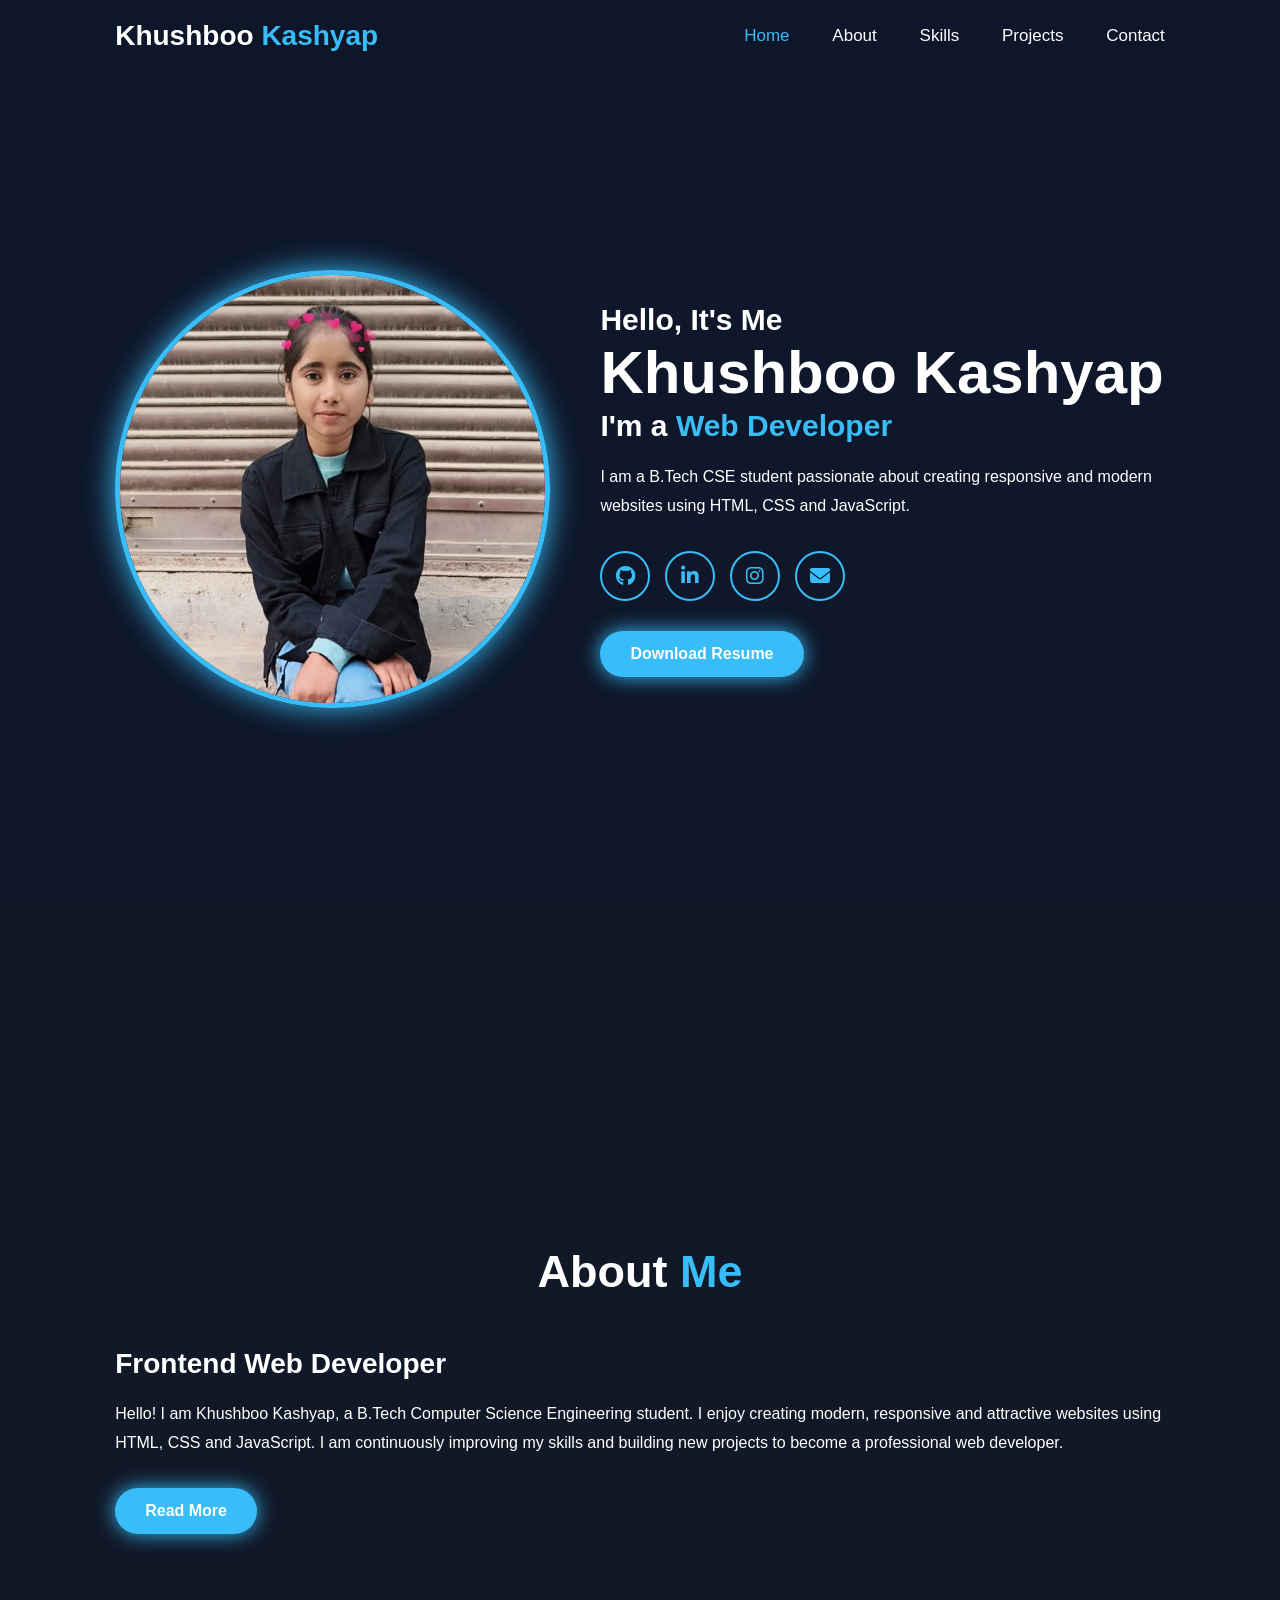
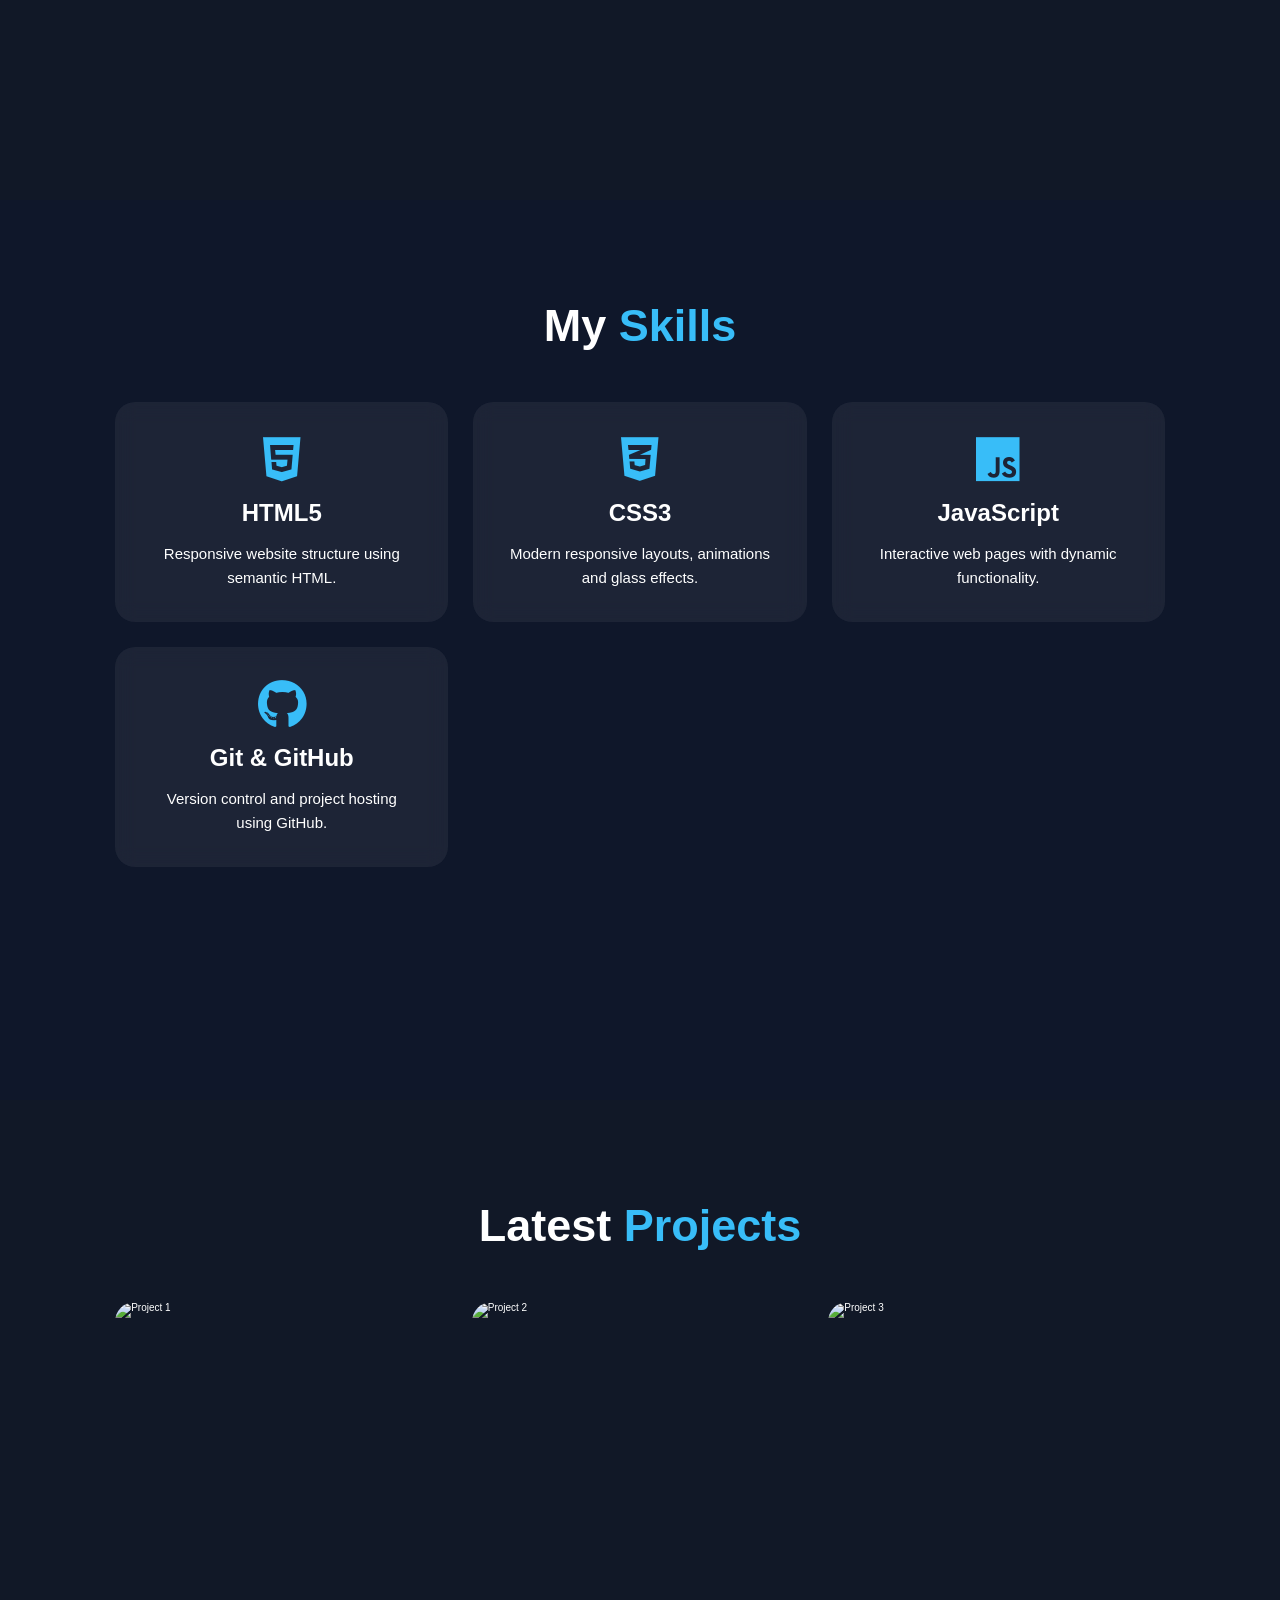
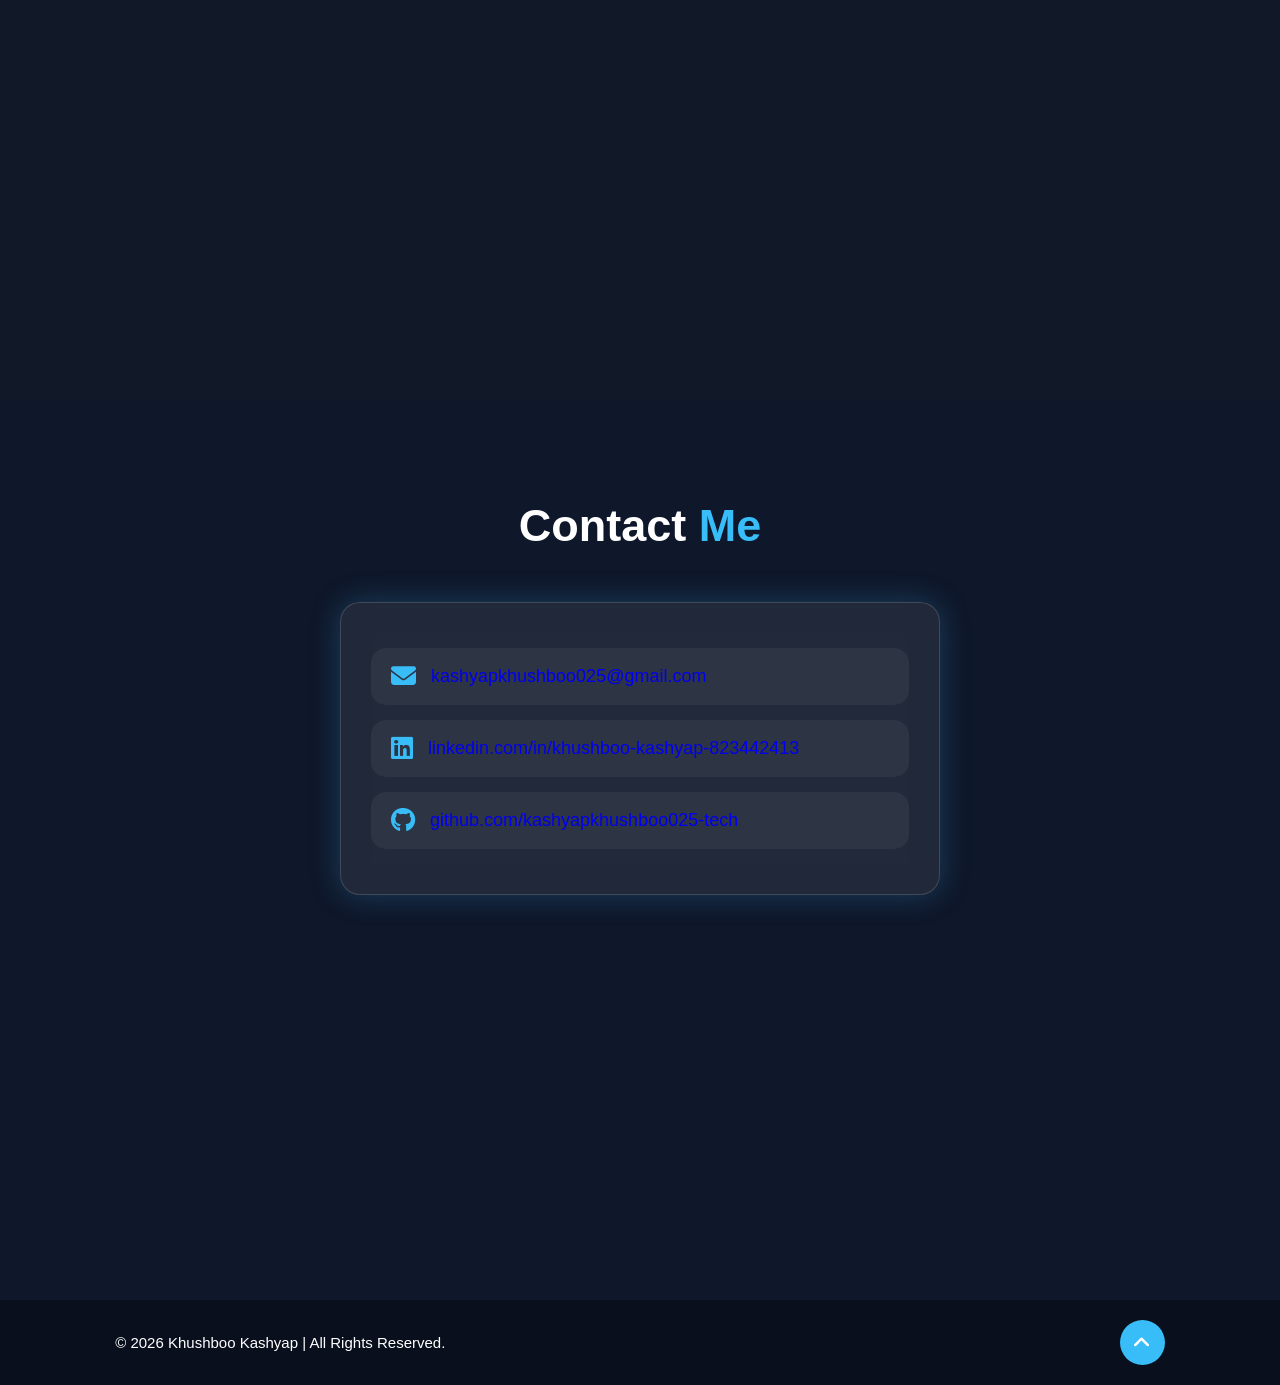
==== index.html @ 648036ad "Update index.html" ====
<!DOCTYPE html>
<html lang="en">
<head>
<meta charset="UTF-8">
<meta name="viewport" content="width=device-width, initial-scale=1.0">

<title>Khushboo Kashyap | Portfolio</title>

<link rel="stylesheet" href="style.css">

<link rel="stylesheet"
href="https://cdnjs.cloudflare.com/ajax/libs/font-awesome/6.5.2/css/all.min.css">

</head>

<body>

<header class="header">

<a href="#" class="logo">
Khushboo <span>Kashyap</span>
</a>

<i class="fa-solid fa-bars" id="menu-icon"></i>

<nav class="navbar">

<a href="#home" class="active">Home</a>
<a href="#about">About</a>
<a href="#skills">Skills</a>
<a href="#projects">Projects</a>
<a href="#contact">Contact</a>

</nav>

</header>

<section class="home" id="home">
<div class="home-img">
<img src="IMG-20260718-WA0011.jpg" alt="Khushboo">
</div>
    <div class="home-content">
<h3>Hello, It's Me</h3>

<h1>Khushboo Kashyap</h1>

<h3>
I'm a <span style="color:#38bdf8;">Web Developer</span>
</h3>

<p>
I am a B.Tech CSE student passionate about
creating responsive and modern websites using
HTML, CSS and JavaScript.
</p>

<div class="social-media">

<a href="#">
<i class="fab fa-github"></i></a>

<a href="#">
<i class="fab fa-linkedin-in"></i>
</a>

<a href="#">
<i class="fab fa-instagram"></i>
</a>

<a href="#">
<i class="fas fa-envelope"></i>
</a>

</div>

<a href="#" class="btn">
Download Resume
</a>
</div>
</section>
<!-- About Section -->
<section class="about" id="about">
    <div class="about-content">
<h2 class="heading">
About <span>Me</span>
</h2>

<h3>Frontend Web Developer</h3>

<p>
Hello! I am Khushboo Kashyap, a B.Tech Computer Science Engineering student. I enjoy creating modern, responsive and attractive websites using HTML, CSS and JavaScript. I am continuously improving my skills and building new projects to become a professional web developer.
</p>

<a href="#" class="btn">Read More</a>

</div>

</section>

<!-- Skills Section -->

<section class="skills" id="skills">

<h2 class="heading">
My <span>Skills</span>
</h2>

<div class="skills-container">

<div class="skill-box">
<i class="fa-brands fa-html5"></i>
<h3>HTML5</h3>
<p>Responsive website structure using semantic HTML.</p>
</div>

<div class="skill-box">
<i class="fa-brands fa-css3-alt"></i>
<h3>CSS3</h3>
<p>Modern responsive layouts, animations and glass effects.</p>
</div>

<div class="skill-box">
<i class="fa-brands fa-js"></i>
<h3>JavaScript</h3>
<p>Interactive web pages with dynamic functionality.</p>
</div>

<div class="skill-box">
<i class="fa-brands fa-github"></i>
<h3>Git & GitHub</h3>
<p>Version control and project hosting using GitHub.</p>
</div>

</div>

    </section>
    <!-- Projects Section -->

<section class="projects" id="projects">

<h2 class="heading">
Latest <span>Projects</span>
</h2>

<div class="projects-container">

<div class="portfolio-box">
<img src="https://via.placeholder.com/400x300?text=Coming+Soon" alt="Project 1">

<div class="portfolio-layer">
<h4>Project 1</h4>
<p>Coming Soon</p>
<a href="#"><i class="fa-solid fa-up-right-from-square"></i></a>
</div>

</div>

<div class="portfolio-box">
<img src="https://via.placeholder.com/400x300?text=Coming+Soon" alt="Project 2">

<div class="portfolio-layer">
<h4>Project 2</h4>
<p>Coming Soon</p>
<a href="#"><i class="fa-solid fa-up-right-from-square"></i></a>
</div>

</div>

<div class="portfolio-box">
<img src="https://via.placeholder.com/400x300?text=Coming+Soon" alt="Project 3">

<div class="portfolio-layer">
<h4>Project 3</h4>
<p>Coming Soon</p>
<a href="#"><i class="fa-solid fa-up-right-from-square"></i></a>
</div>

</div>

</div>

</section>

<!-- Contact Section -->

<section class="contact" id="contact">

<h2 class="heading">
Contact <span>Me</span>
</h2>

<div class="contact-card">

<div class="contact-item">
<i class="fa-solid fa-envelope"></i>
    <a
        href ="mailto:kashyapkhushboo025@gmail.com">
  kashyapkhushboo025@gmail.com
    </a>
</div>

<div class="contact-item">
<i class="fa-brands fa-linkedin"></i>
    <a
        href="https://www.linkedin.com/in/khushboo-kashyap-823442413"
        target="_blank">
linkedin.com/in/khushboo-kashyap-823442413
</a>
</div>

<div class="contact-item">
<i class="fa-brands fa-github"></i>
    <a
        href="https://github.com/kashyapkhushboo025-tech"
 target="_blank">
github.com/kashyapkhushboo025-tech
    </a>
</div>

</div>

</section>
<!-- Footer -->

<footer class="footer">

<div class="footer-text">
<p>© 2026 Khushboo Kashyap | All Rights Reserved.</p>
</div>

<div class="footer-iconTop">
<a href="#home">
<i class="fa-solid fa-angle-up"></i>
</a>
</div>

</footer>

<!-- JavaScript -->

<script src="script.js"></script>

</body>
    </html>
---- style.css ----
*{
    margin:0;
    padding:0;
    box-sizing:border-box;
    text-decoration:none;
    border:none;
    outline:none;
    scroll-behavior:smooth;
    font-family:'Poppins',sans-serif;
}

:root{
    --bg-color:#0f172a;
    --second-bg:#111827;
    --text-color:#ffffff;
    --main-color:#38bdf8;
}

html{
    font-size:62.5%;
    overflow-x:hidden;
}

body{
    background:var(--bg-color);
    color:var(--text-color);
}

section{
    min-height:100vh;
    padding:10rem 9% 2rem;
}

.header{
    position:fixed;
    top:0;
    left:0;
    width:100%;
    padding:2rem 9%;
    display:flex;
    justify-content:space-between;
    align-items:center;
    background:rgba(15,23,42,.75);
    backdrop-filter:blur(18px);
    z-index:100;
}

.logo{
    font-size:2.8rem;
    color:#fff;
    font-weight:700;
}

.logo span{
    color:var(--main-color);
}

.navbar a{
    font-size:1.7rem;
    color:#fff;
    margin-left:4rem;
    transition:.3s;
}

.navbar a:hover,
.navbar a.active{
    color:var(--main-color);
}

#menu-icon{
    font-size:3rem;
    color:#fff;
    display:none;
}

.home{
    display:flex;
    justify-content:space-between;
    align-items:center;
    gap:5rem;
}

.home-content h3{
    font-size:3rem;
    font-weight:700;
}

.home-content h1{
    font-size:6rem;
    font-weight:700;
    line-height:1.2;
}

.home-content p{
    font-size:1.6rem;
    margin:2rem 0;
    line-height:1.8;
}

.home-img img{
    width:34vw;
    border-radius:50%;
    border:.5rem solid var(--main-color);
    box-shadow:0 0 30px var(--main-color);
}

.social-media{
    display:flex;
    gap:1.5rem;
    margin:3rem 0;
}

.social-media a{
    width:50px;
    height:50px;
    display:flex;
    justify-content:center;
    align-items:center;
    border:2px solid var(--main-color);
    border-radius:50%;
    color:var(--main-color);
    font-size:2rem;
    transition:.4s;
}

.social-media a:hover{
    background:var(--main-color);
    color:#fff;
    box-shadow:0 0 20px var(--main-color);
}

.btn{
    display:inline-block;
    padding:1.4rem 3rem;
    background:var(--main-color);
    color:#fff;
    border-radius:50px;
    font-size:1.6rem;
    font-weight:600;
    transition:.4s;
    box-shadow:0 0 20px var(--main-color);
}

.btn:hover{
    transform:scale(1.08);
    box-shadow:0 0 35px var(--main-color);
}

.heading{
    text-align:center;
    font-size:4.5rem;
    margin-bottom:5rem;
}

.heading span{
    color:var(--main-color);
    }
.about{
    display:flex;
    justify-content:center;
    align-items:center;
    gap:5rem;
    background:var(--second-bg);
}

.about-img img{
    width:32vw;
    border-radius:20px;
    box-shadow:0 0 25px var(--main-color);
}

.about-content h3{
    font-size:2.8rem;
}

.about-content p{
    font-size:1.6rem;
    line-height:1.8;
    margin:2rem 0 3rem;
}

.skills{
    background:var(--bg-color);
}

.skills-container{
    display:grid;
    grid-template-columns:repeat(auto-fit,minmax(250px,1fr));
    gap:2.5rem;
}

.skill-box{
    background:rgba(255,255,255,.06);
    border:2px solid transparent;
    border-radius:20px;
    padding:3rem;
    text-align:center;
    transition:.4s;
    backdrop-filter:blur(10px);
}

.skill-box:hover{
    border-color:var(--main-color);
    transform:translateY(-10px);
    box-shadow:0 0 25px var(--main-color);
}

.skill-box i{
    font-size:5rem;
    color:var(--main-color);
}

.skill-box h3{
    font-size:2.4rem;
    margin:1.5rem 0;
}

.skill-box p{
    font-size:1.5rem;
    line-height:1.6;
}

.projects{
    background:var(--second-bg);
}

.projects-container{
    display:grid;
    grid-template-columns:repeat(auto-fit,minmax(300px,1fr));
    gap:2rem;
}
.portfolio-box{
    position: relative;
    overflow: hidden;
    border-radius: 20px;
    height: 250px;
}

.portfolio-box img{
    width: 100%;
    height: 100%;
    object-fit: cover;
    display: block;
    }

.portfolio-box:hover img{
    transform:scale(1.1);
}

.portfolio-layer{
    position:absolute;
    inset:0;
    background:linear-gradient(rgba(0,0,0,.2),var(--main-color));
    display:flex;
    flex-direction:column;
    justify-content:center;
    align-items:center;
    text-align:center;
    transform:translateY(100%);
    transition:.5s;
    padding:2rem;
}

.portfolio-box:hover .portfolio-layer{
    transform:translateY(0);
}

.portfolio-layer h4{
    font-size:2.5rem;
}

.portfolio-layer p{
    font-size:1.5rem;
    margin:1rem 0 2rem;
}

.portfolio-layer a{
    width:50px;
    height:50px;
    border-radius:50%;
    background:#fff;
    color:var(--main-color);
    display:flex;
    justify-content:center;
    align-items:center;
    font-size:2rem;
}

.contact{
    background:var(--bg-color);
}

.contact-card{
    max-width:600px;
    margin:auto;
    background:rgba(255,255,255,.08);
    border:1px solid rgba(255,255,255,.15);
    backdrop-filter:blur(15px);
    border-radius:20px;
    padding:3rem;
    box-shadow:0 0 30px rgba(56,189,248,.25);
}

.contact-item{
    display:flex;
    align-items:center;
    gap:1.5rem;
    padding:1.6rem 2rem;
    margin:1.5rem 0;
    border-radius:15px;
    color:#fff;
    font-size:1.8rem;
    background:rgba(255,255,255,.05);
    transition:.4s;
}

.contact-item i{
    font-size:2.5rem;
    color:var(--main-color);
}

.contact-item:hover{
    background:var(--main-color);
    transform:translateX(10px);
    box-shadow:0 0 25px var(--main-color);
}

.contact-item:hover i{
    color:#fff;
}

.footer{
    display:flex;
    justify-content:space-between;
    align-items:center;
    padding:2rem 9%;
    background:#090f1d;
}

.footer p{
    font-size:1.5rem;
}

.footer-iconTop a{
    display:flex;
    justify-content:center;
    align-items:center;
    width:45px;
    height:45px;
    border-radius:50%;
    background:var(--main-color);
    color:#fff;
    font-size:2rem;
}

@media (max-width:991px){

html{
font-size:55%;
}

.home,
.about{
flex-direction:column;
text-align:center;
}

.home-img img,
.about-img img{
width:70vw;
}

.header{
padding:2rem 5%;
}

.footer{
flex-direction:column;
gap:2rem;
}

}

@media (max-width:768px){

#menu-icon{
display:block;
}

.navbar{
display:none;
}

section{
padding:8rem 5% 2rem;
}

.home-img img,
.about-img img{
width:85vw;
}

    }
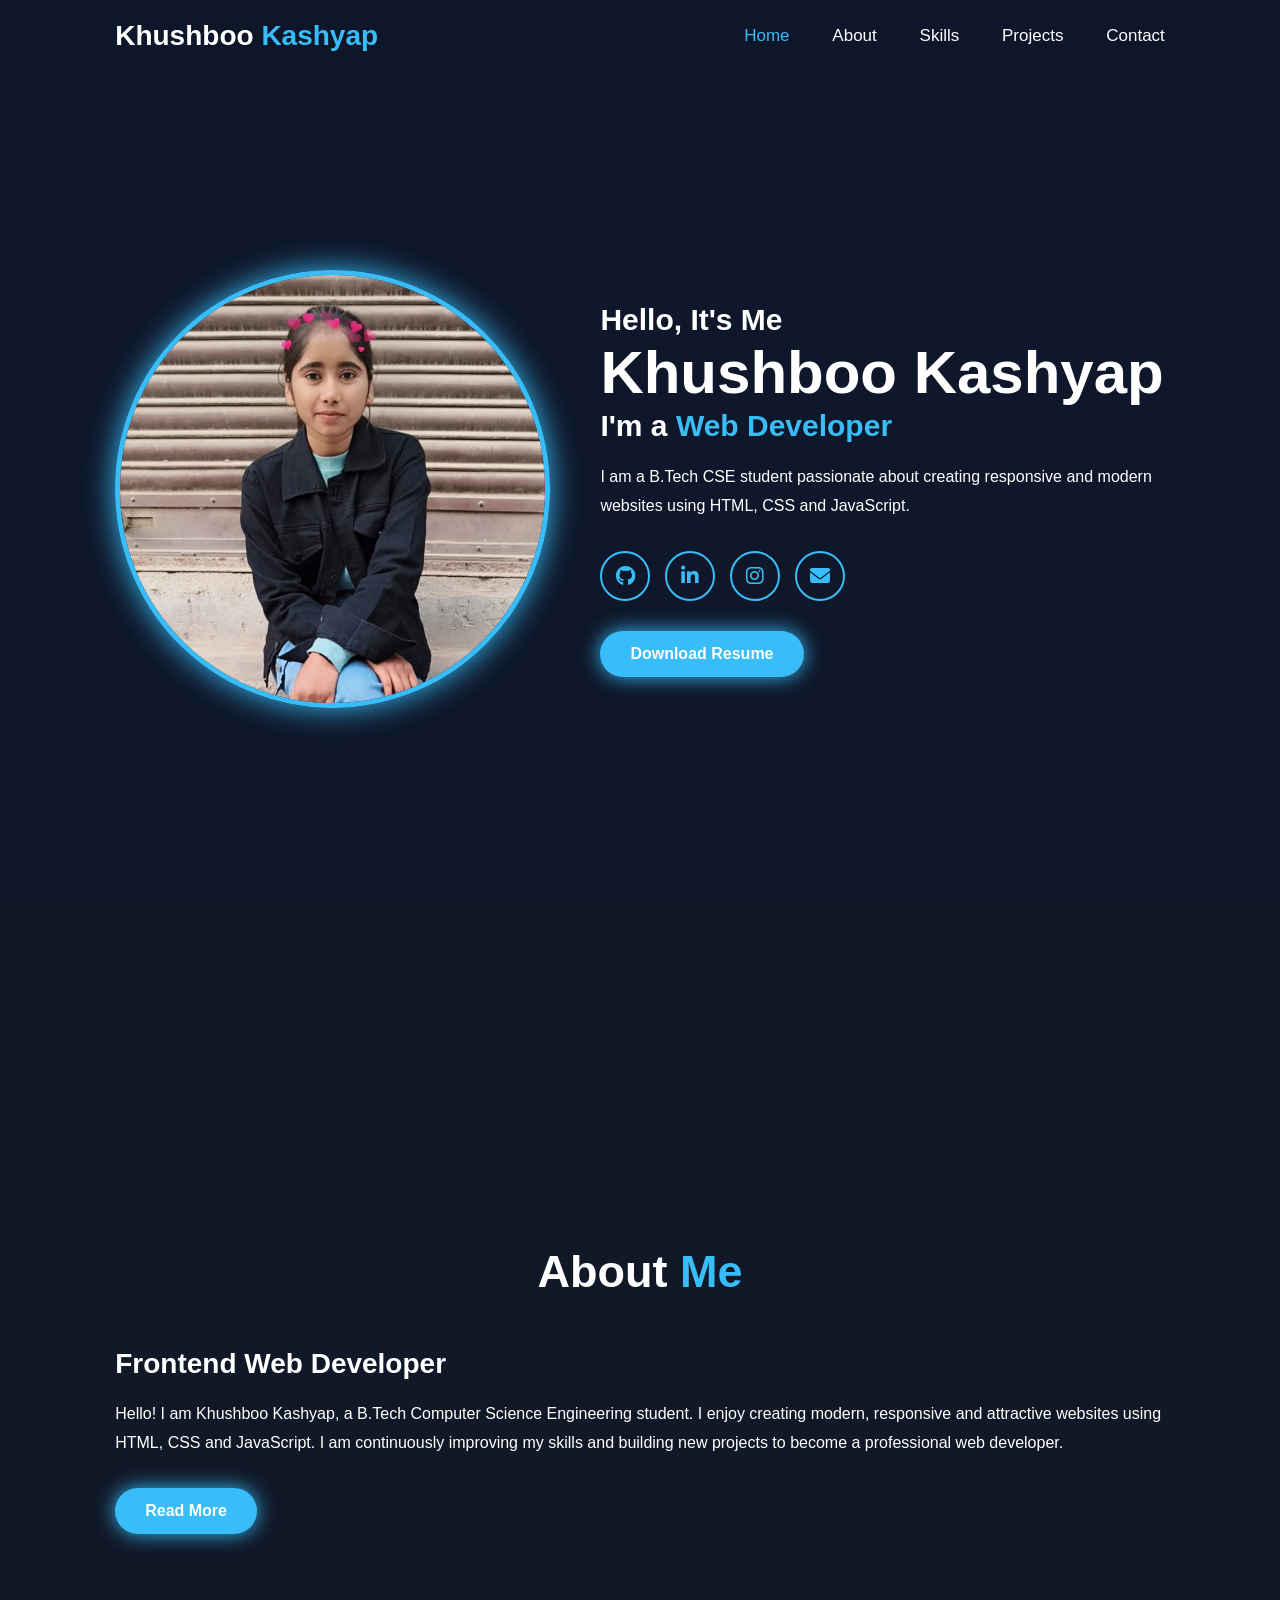
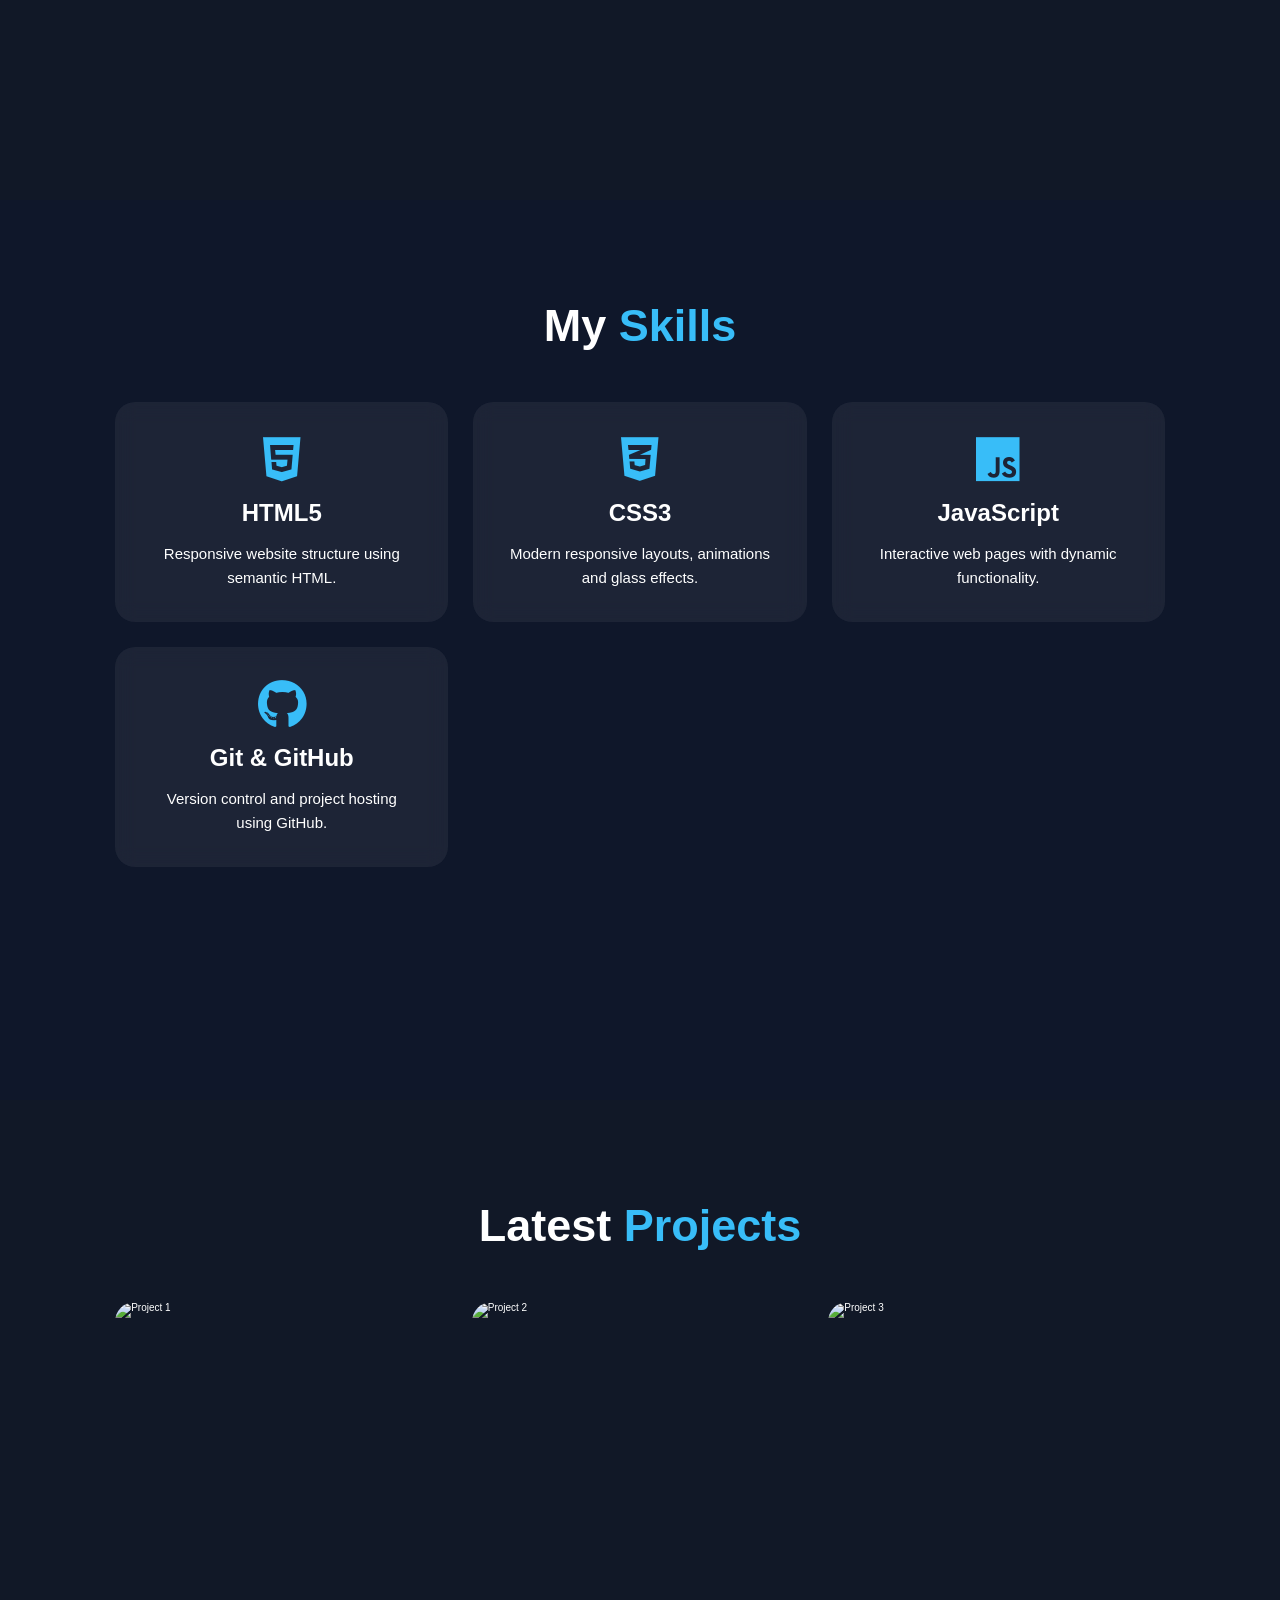
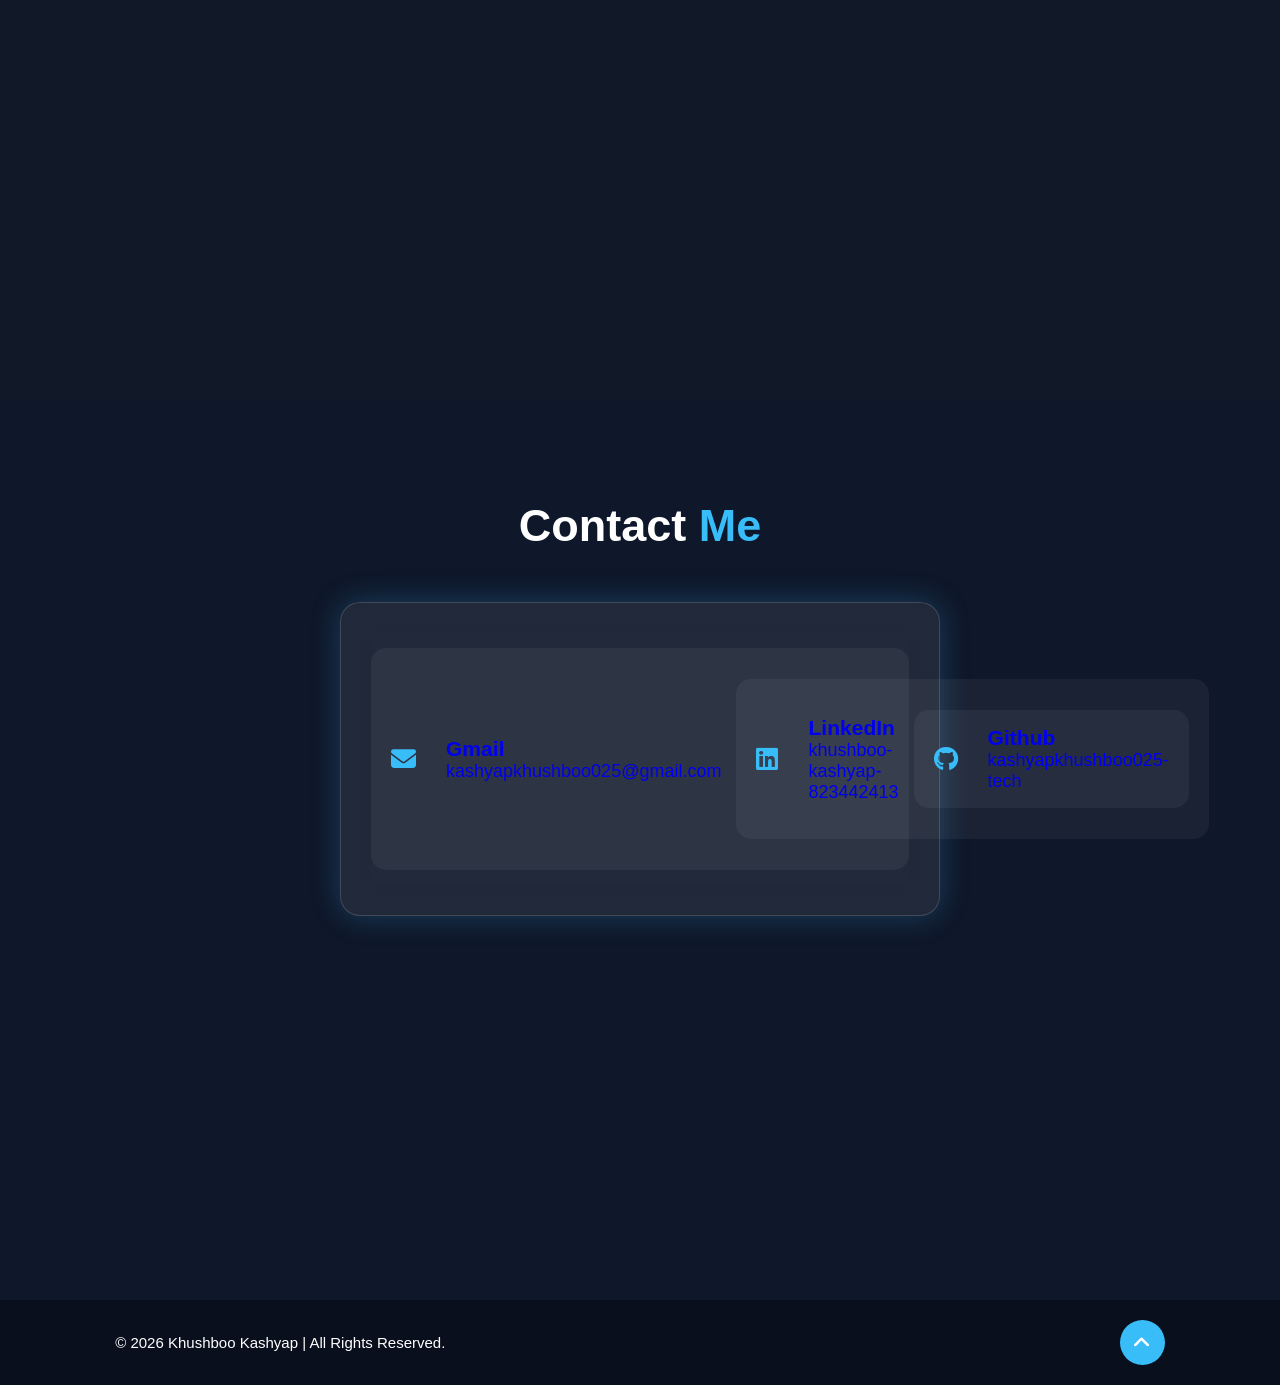
==== commit ed3b5907: "Update index.html" ====
--- a/index.html
+++ b/index.html
@@ -195,7 +195,11 @@
 <i class="fa-solid fa-envelope"></i>
     <a
         href ="mailto:kashyapkhushboo025@gmail.com">
-  kashyapkhushboo025@gmail.com
+        <div class="social-card">
+            <i class='bx
+                bxl-gmail'></i>
+            <h3>Gmail</h3>
+  <p>kashyapkhushboo025@gmail.com</p>
     </a>
 </div>
 
@@ -204,7 +208,11 @@
     <a
         href="https://www.linkedin.com/in/khushboo-kashyap-823442413"
         target="_blank">
-linkedin.com/in/khushboo-kashyap-823442413
+        <div class="social-card">
+            <i class='bx
+              bxl-linkedin-square'></i>
+            <h3>LinkedIn</h3>
+<p>khushboo-kashyap-823442413</p>
 </a>
 </div>
 
@@ -213,7 +221,11 @@
     <a
         href="https://github.com/kashyapkhushboo025-tech"
  target="_blank">
-github.com/kashyapkhushboo025-tech
+        <div class="social-card">
+            <i class='bx
+                bxl-github'></i>
+            <h3>Github</h3>
+<p>kashyapkhushboo025-tech</p>
     </a>
 </div>
 
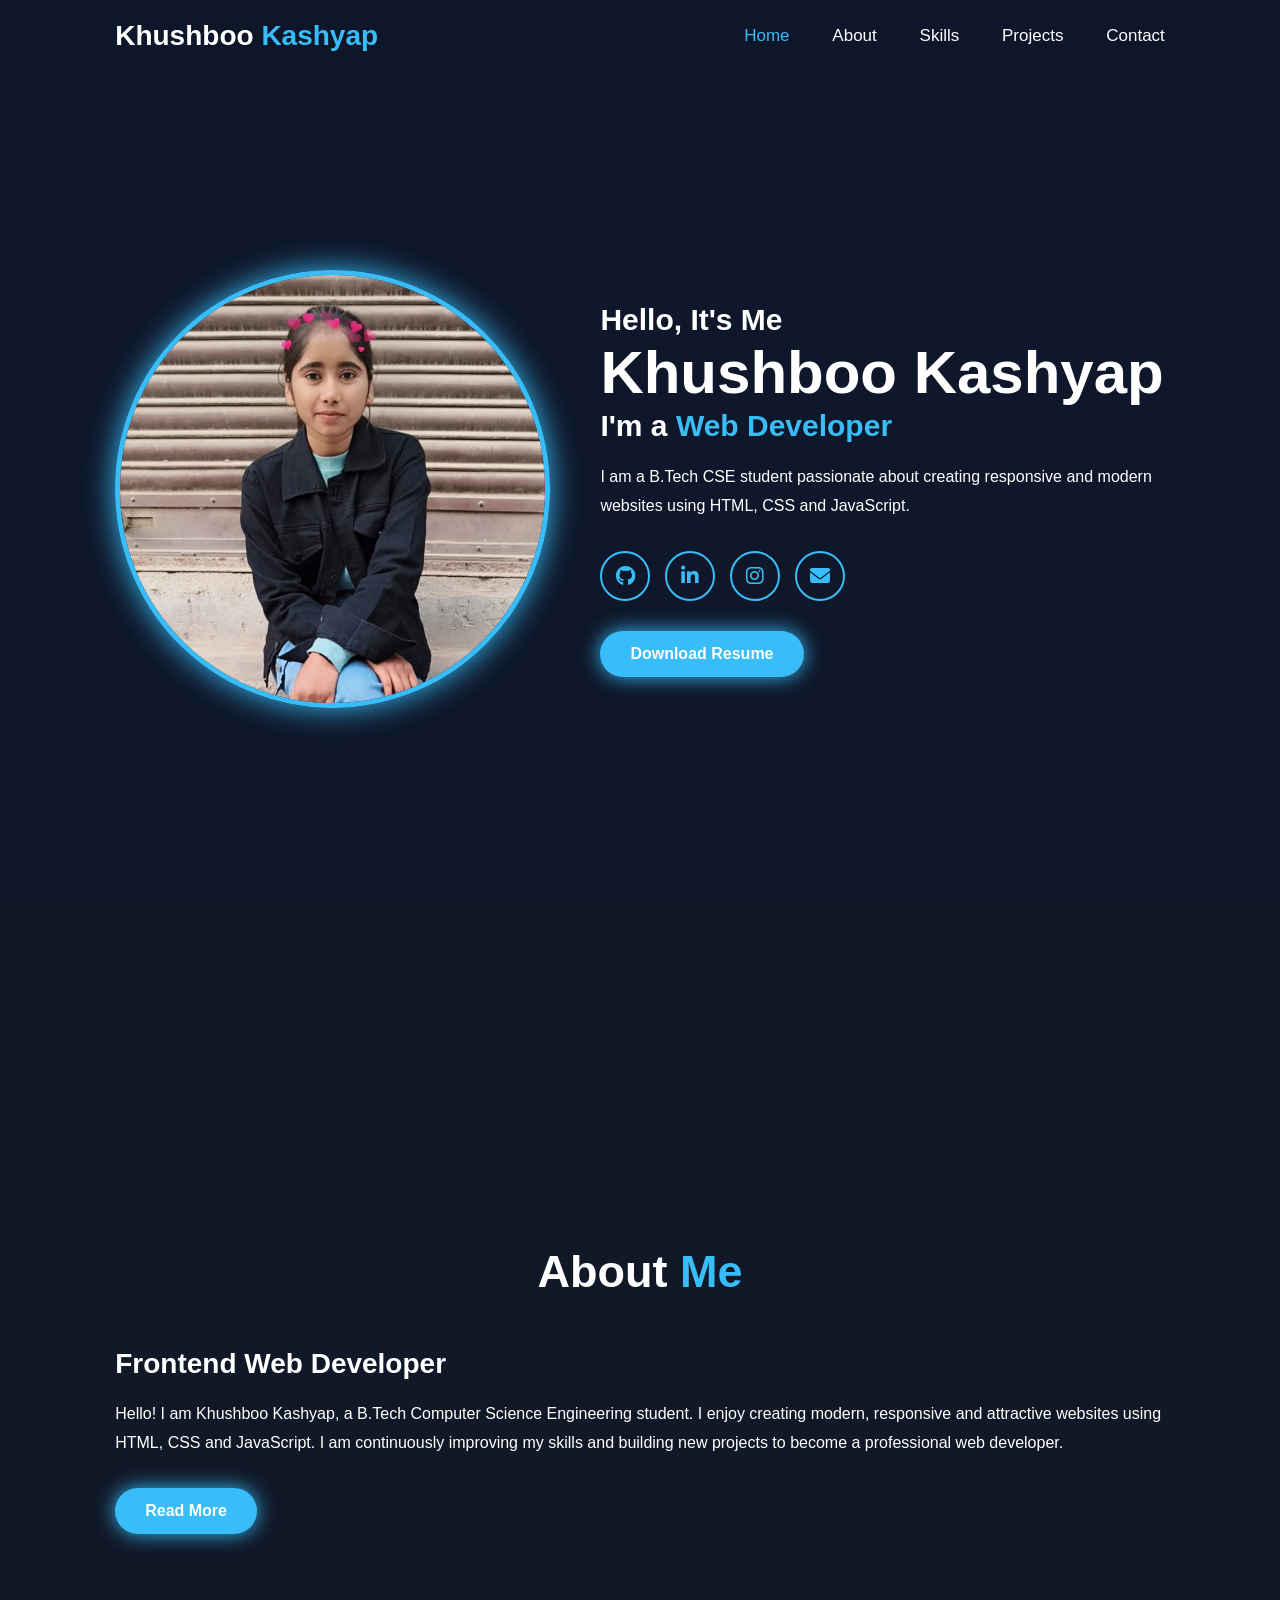
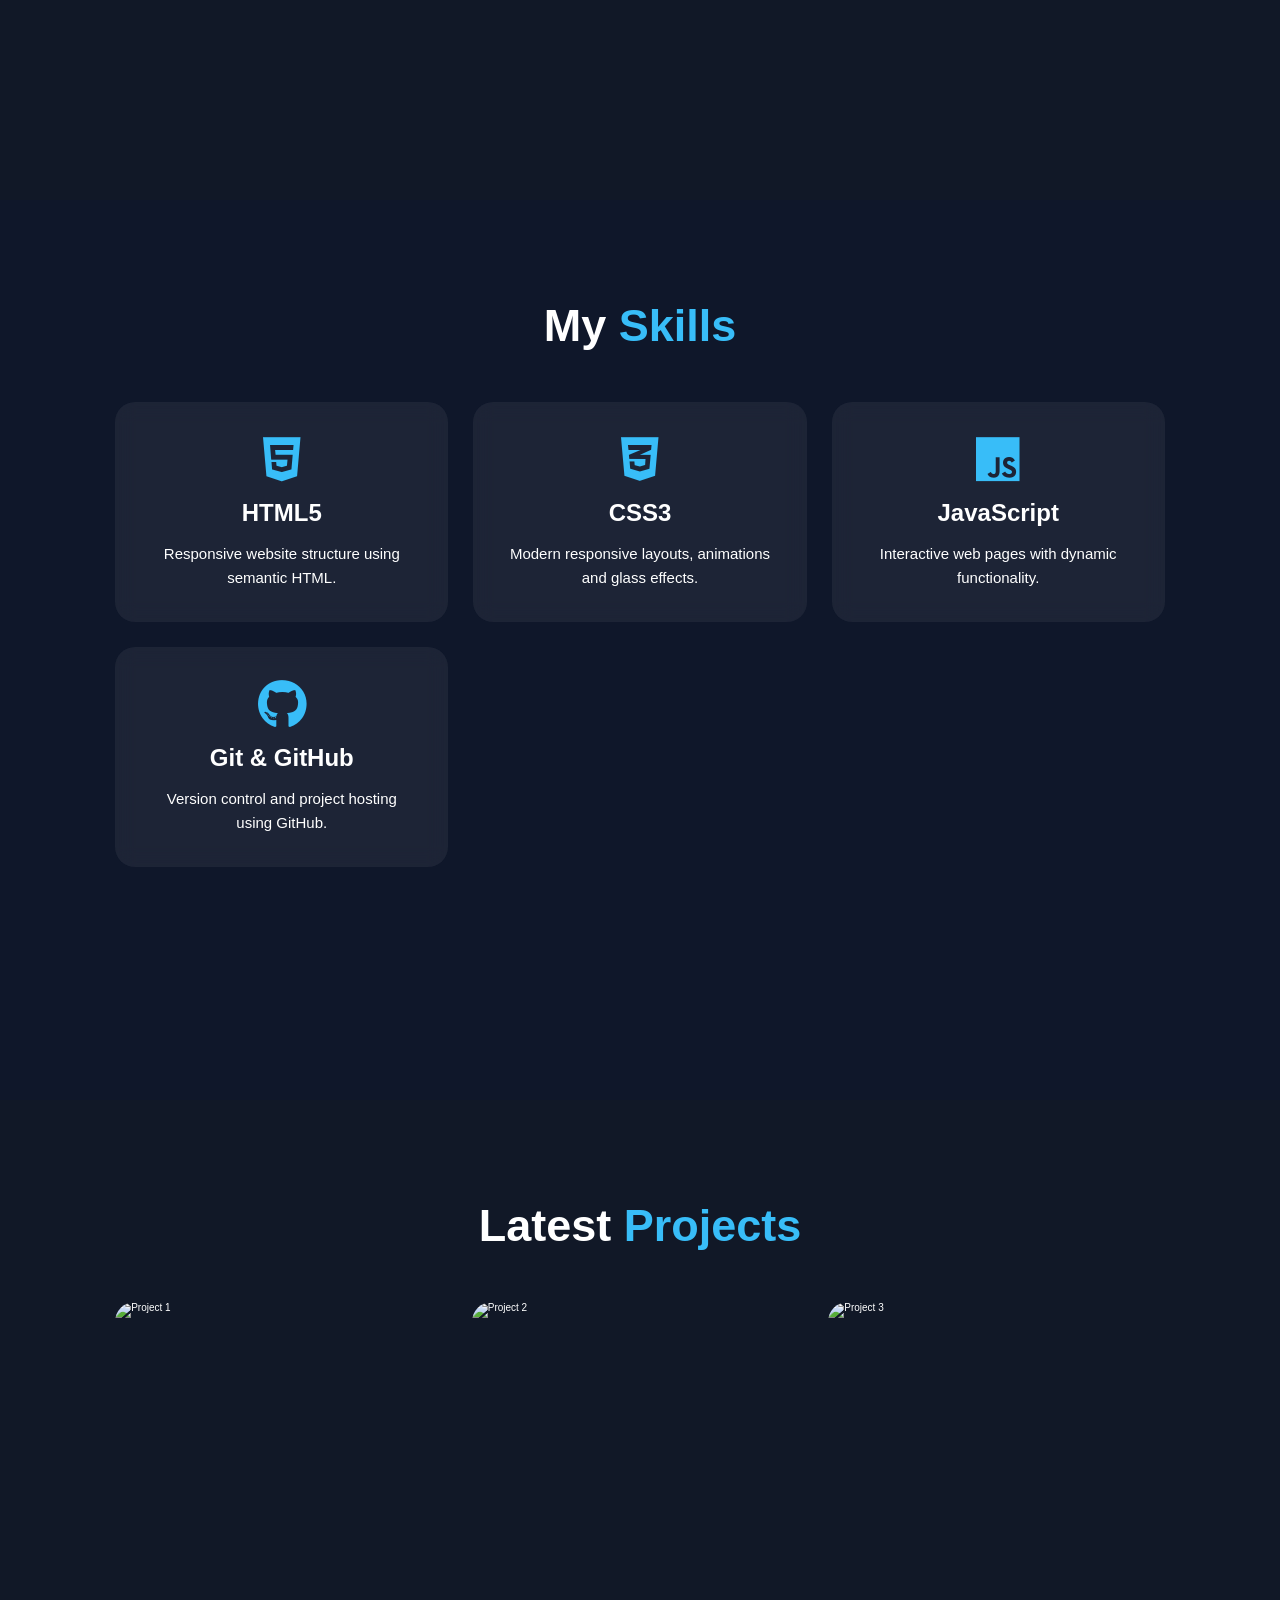
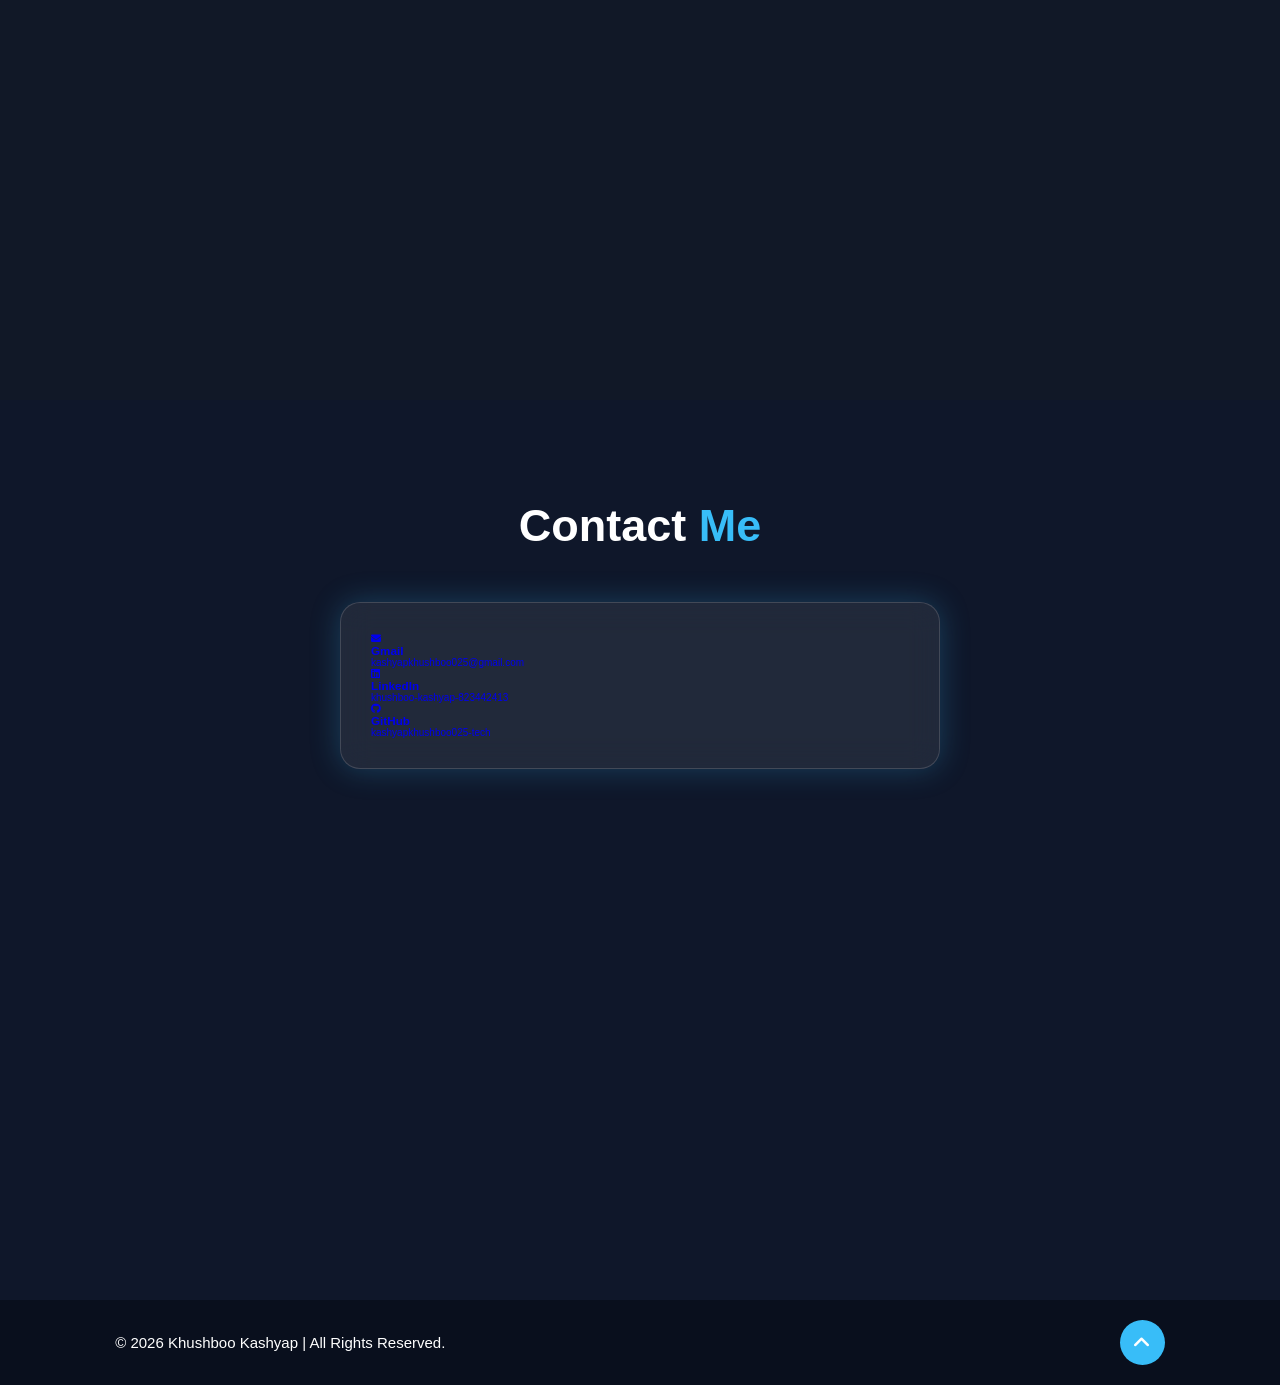
==== commit cb337523: "Update index.html" ====
--- a/index.html
+++ b/index.html
@@ -185,53 +185,31 @@
 
 <section class="contact" id="contact">
 
-<h2 class="heading">
-Contact <span>Me</span>
-</h2>
+<h2 class="heading">Contact <span>Me</span></h2>
 
 <div class="contact-card">
 
-<div class="contact-item">
-<i class="fa-solid fa-envelope"></i>
-    <a
-        href ="mailto:kashyapkhushboo025@gmail.com">
-        <div class="social-card">
-            <i class='bx
-                bxl-gmail'></i>
-            <h3>Gmail</h3>
-  <p>kashyapkhushboo025@gmail.com</p>
+    <a href="mailto:kashyapkhushboo025@gmail.com" class="social-card">
+        <i class="fa-solid fa-envelope"></i>
+        <h3>Gmail</h3>
+        <p>kashyapkhushboo025@gmail.com</p>
     </a>
-</div>
-
-<div class="contact-item">
-<i class="fa-brands fa-linkedin"></i>
-    <a
-        href="https://www.linkedin.com/in/khushboo-kashyap-823442413"
-        target="_blank">
-        <div class="social-card">
-            <i class='bx
-              bxl-linkedin-square'></i>
-            <h3>LinkedIn</h3>
-<p>khushboo-kashyap-823442413</p>
-</a>
-</div>
-
-<div class="contact-item">
-<i class="fa-brands fa-github"></i>
-    <a
-        href="https://github.com/kashyapkhushboo025-tech"
- target="_blank">
-        <div class="social-card">
-            <i class='bx
-                bxl-github'></i>
-            <h3>Github</h3>
-<p>kashyapkhushboo025-tech</p>
+
+    <a href="https://www.linkedin.com/in/khushboo-kashyap-823442413" target="_blank" class="social-card">
+        <i class="fa-brands fa-linkedin"></i>
+        <h3>LinkedIn</h3>
+        <p>khushboo-kashyap-823442413</p>
     </a>
-</div>
-
-</div>
-
-</section>
+
+    <a href="https://github.com/kashyapkhushboo025-tech" target="_blank" class="social-card">
+        <i class="fa-brands fa-github"></i>
+        <h3>GitHub</h3>
+        <p>kashyapkhushboo025-tech</p>
+    </a>
+
+</div>
+
+    </section>
 <!-- Footer -->
 
 <footer class="footer">
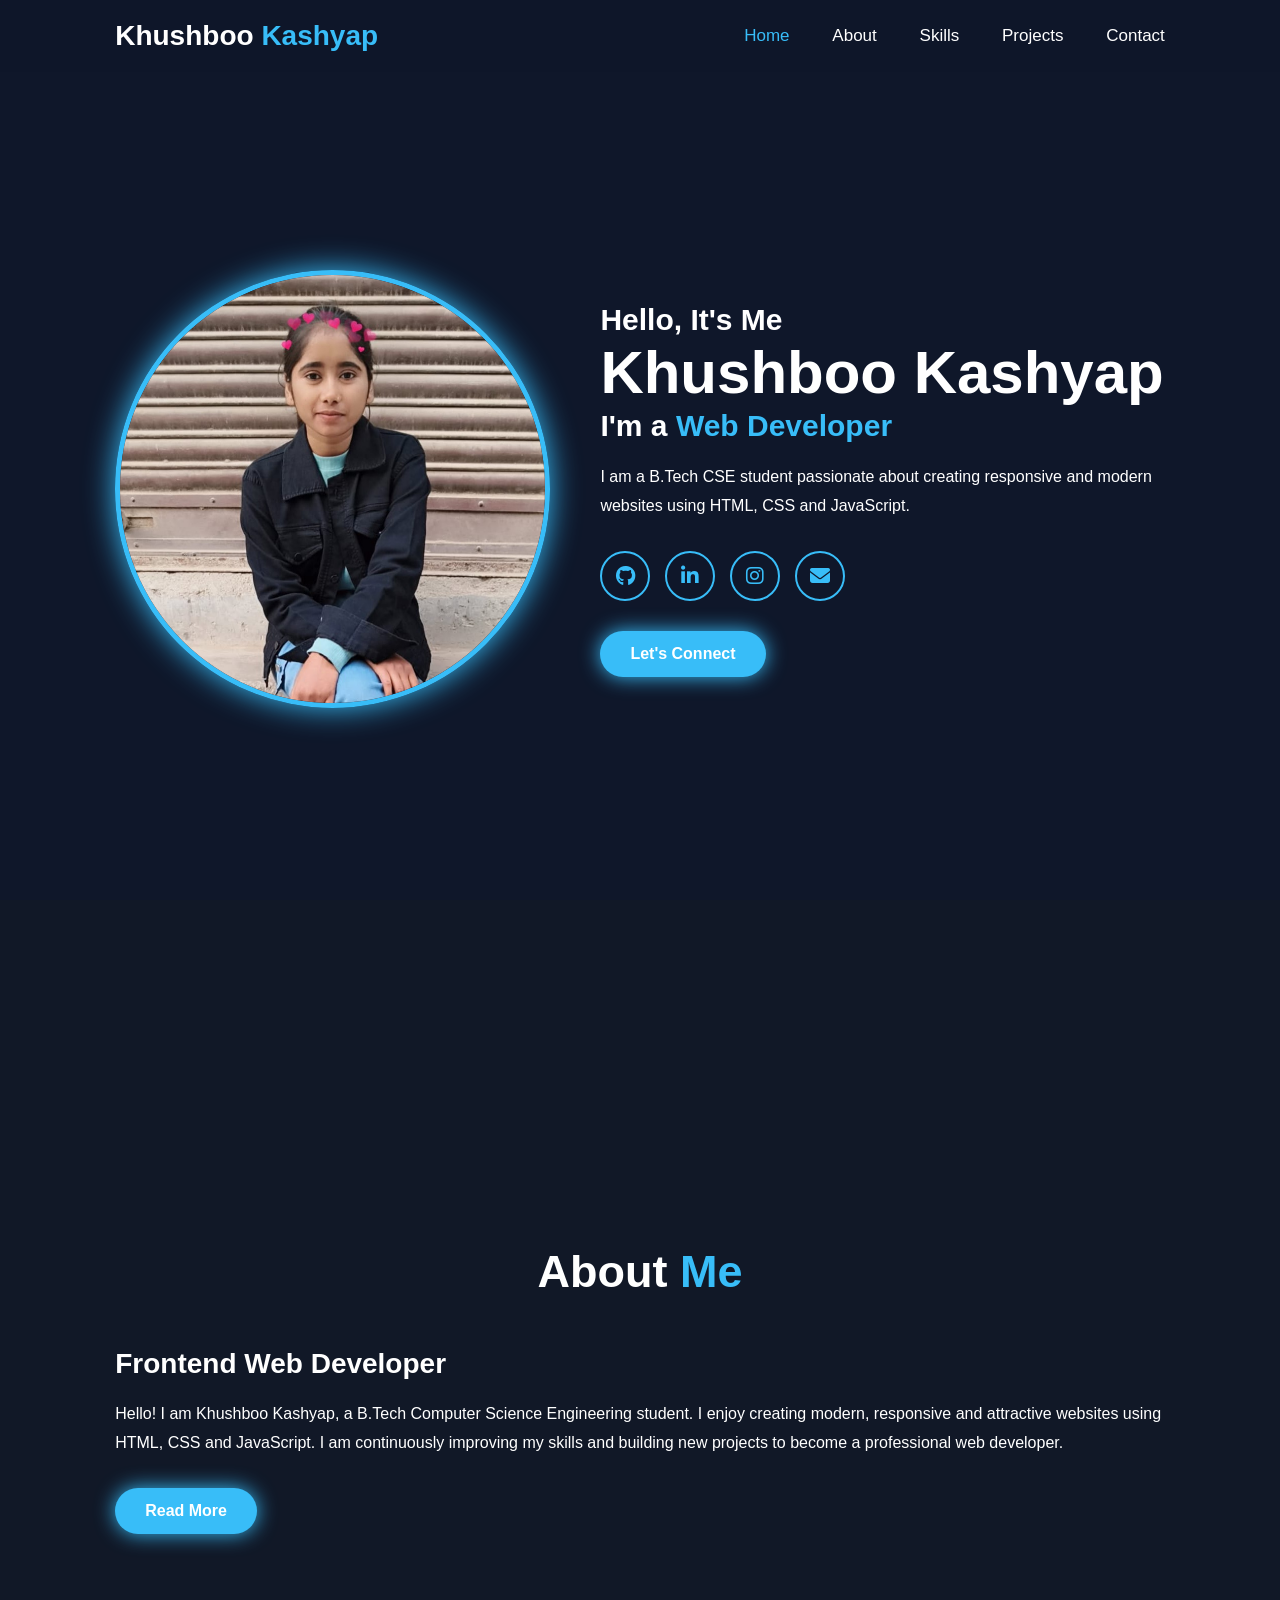
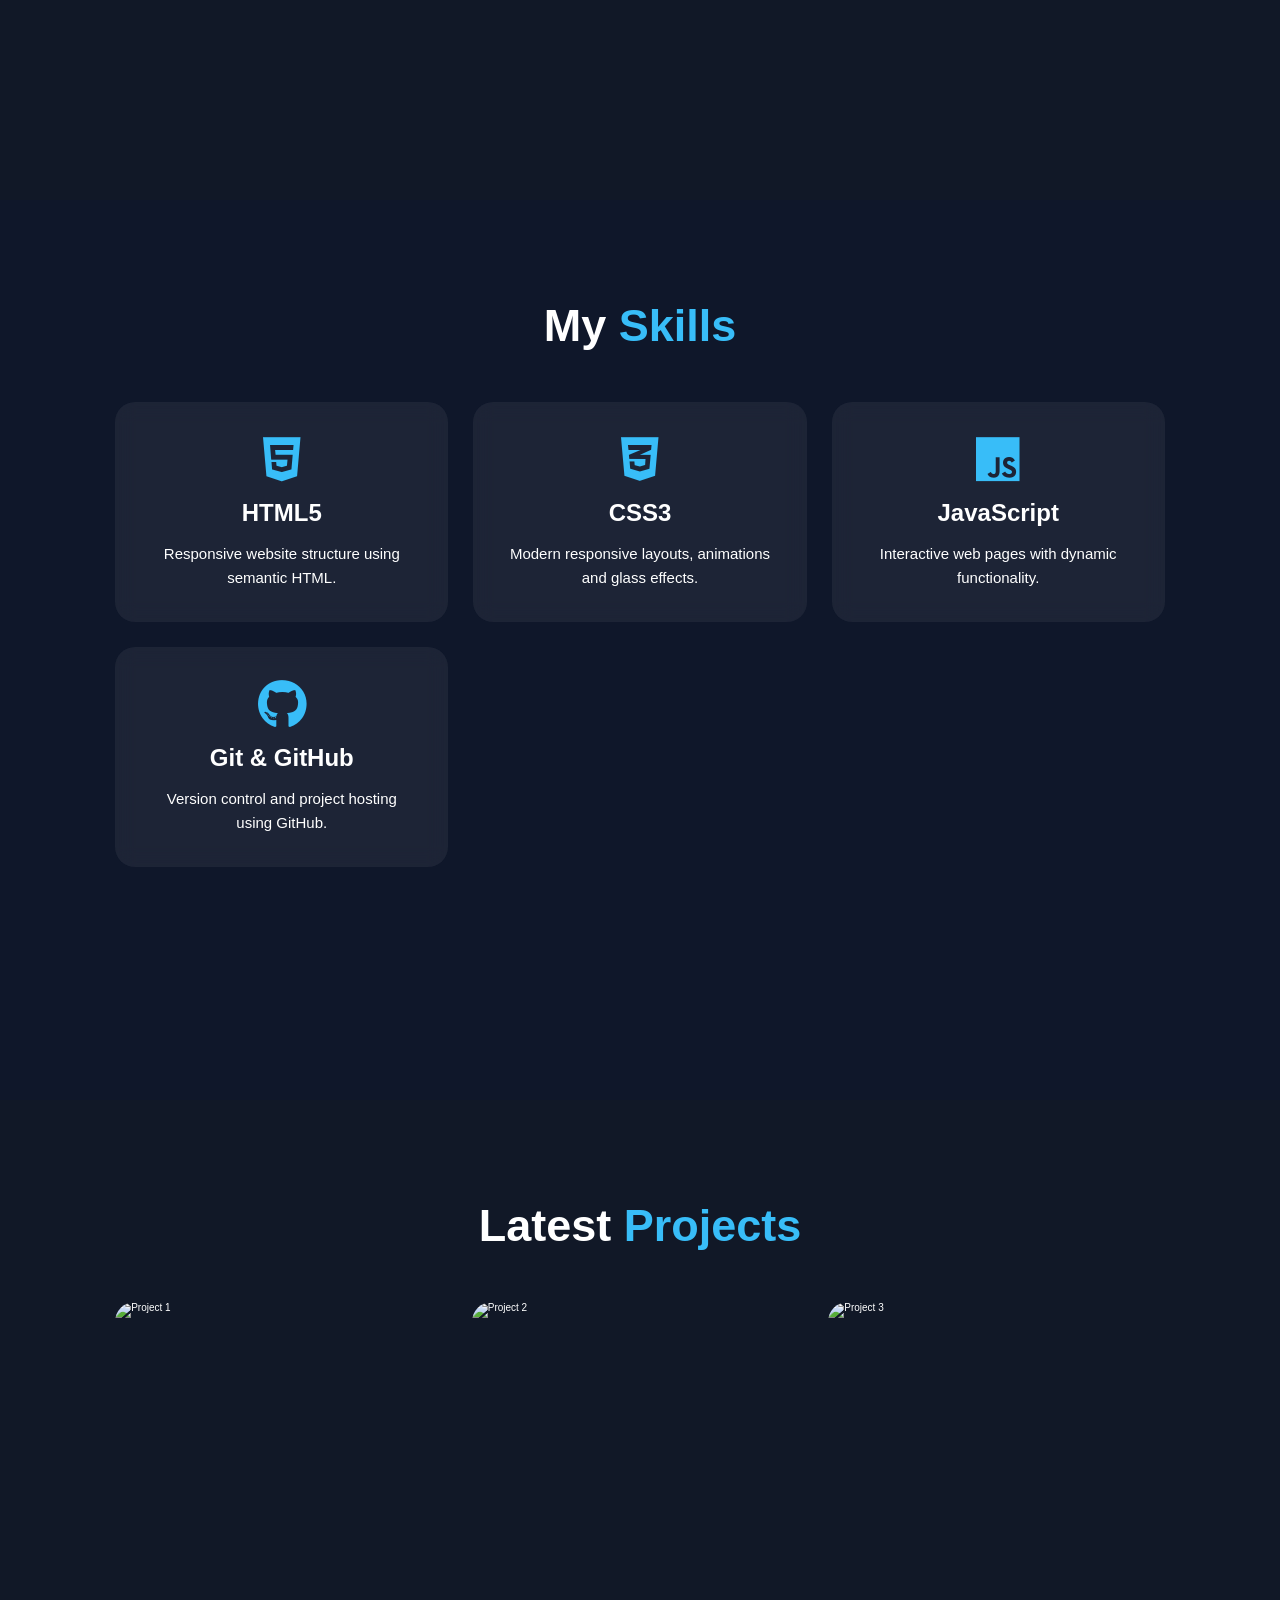
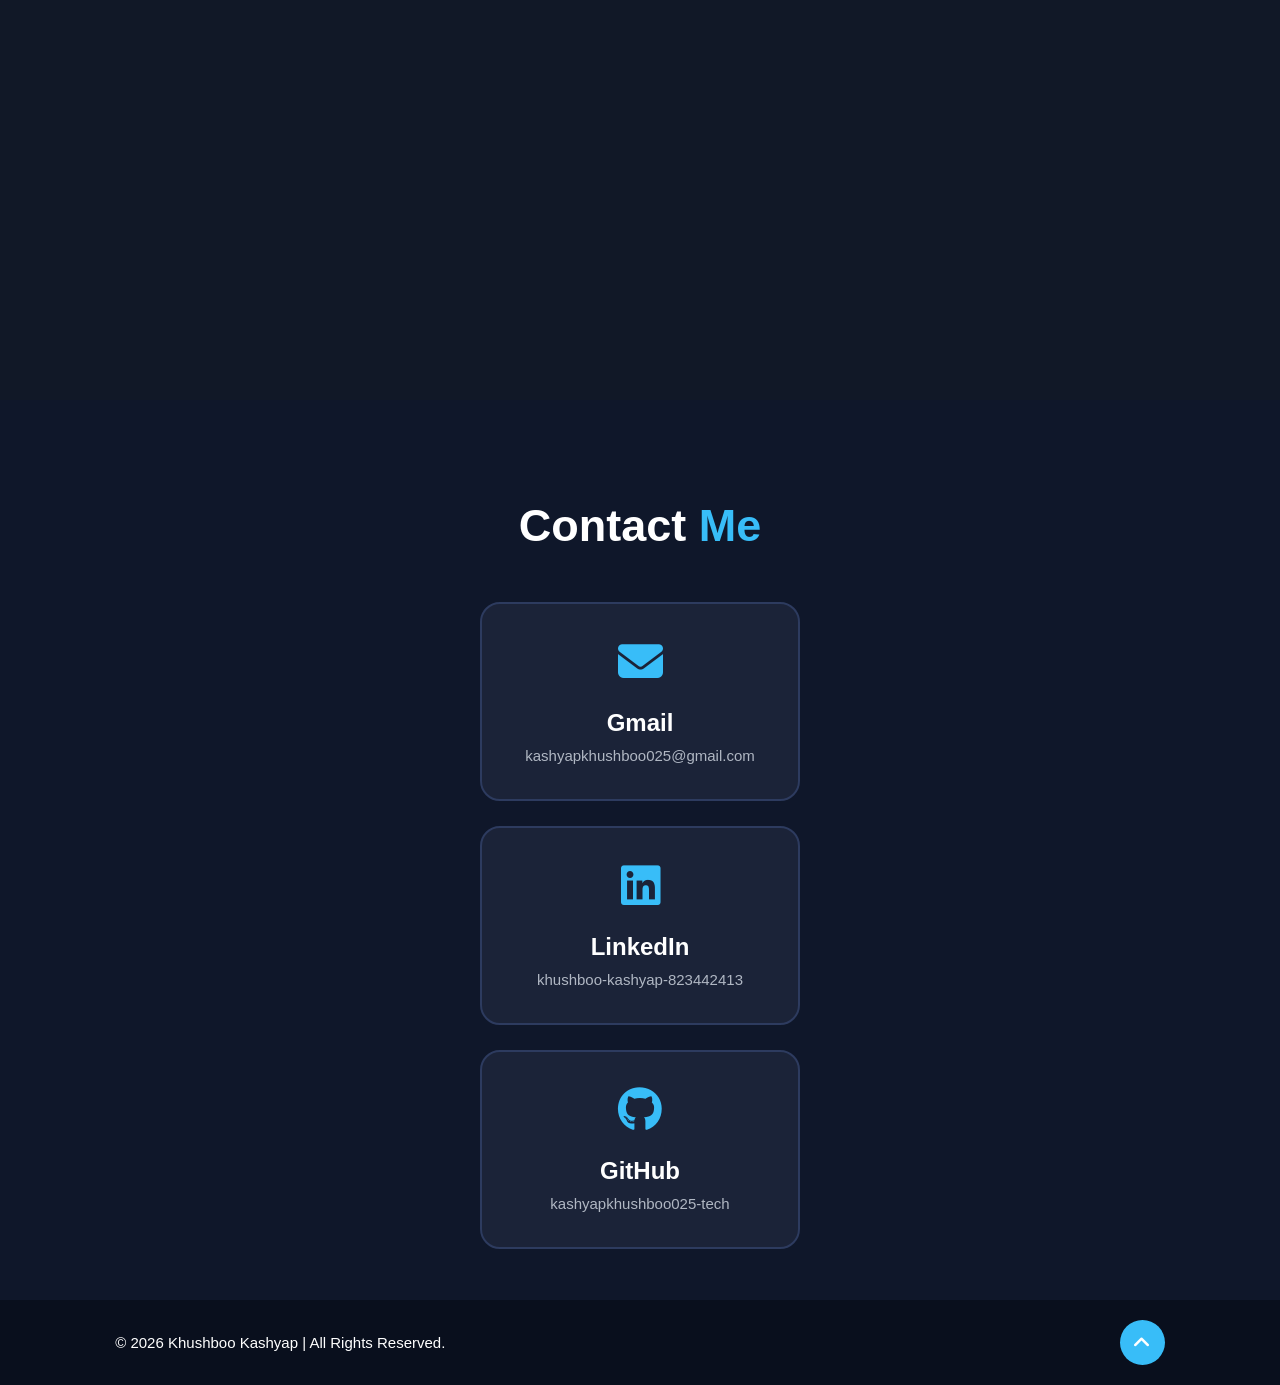
==== commit acdda1cd: "Change button text from 'Download Resume' to 'Let's Connect'" ====
--- a/index.html
+++ b/index.html
@@ -74,7 +74,7 @@
 </div>
 
 <a href="#" class="btn">
-Download Resume
+Let's Connect
 </a>
 </div>
 </section>
--- a/style.css
+++ b/style.css
@@ -285,48 +285,45 @@
     align-items:center;
     font-size:2rem;
 }
-
-.contact{
-    background:var(--bg-color);
-}
-
 .contact-card{
-    max-width:600px;
-    margin:auto;
-    background:rgba(255,255,255,.08);
-    border:1px solid rgba(255,255,255,.15);
-    backdrop-filter:blur(15px);
+    display:flex;
+    flex-direction:column;
+    align-items:center;
+    gap:25px;
+}
+
+.social-card{
+    width:320px;
+    background:#1b2338;
+    border:2px solid #2d3b5f;
     border-radius:20px;
-    padding:3rem;
-    box-shadow:0 0 30px rgba(56,189,248,.25);
-}
-
-.contact-item{
-    display:flex;
-    align-items:center;
-    gap:1.5rem;
-    padding:1.6rem 2rem;
-    margin:1.5rem 0;
-    border-radius:15px;
-    color:#fff;
-    font-size:1.8rem;
-    background:rgba(255,255,255,.05);
-    transition:.4s;
-}
-
-.contact-item i{
-    font-size:2.5rem;
-    color:var(--main-color);
-}
-
-.contact-item:hover{
-    background:var(--main-color);
-    transform:translateX(10px);
-    box-shadow:0 0 25px var(--main-color);
-}
-
-.contact-item:hover i{
-    color:#fff;
+    padding:35px 20px;
+    text-align:center;
+    color:#fff;
+    transition:.3s;
+}
+
+.social-card i{
+    font-size:45px;
+    color:#38bdf8;
+    margin-bottom:15px;
+}
+
+.social-card h3{
+    font-size:2.4rem;
+    margin:10px 0;
+}
+
+.social-card p{
+    font-size:1.5rem;
+    color:#b0b7c3;
+    word-break:break-word;
+}
+
+.social-card:hover{
+    transform:translateY(-5px);
+    border-color:#38bdf8;
+    box-shadow:0 0 20px #38bdf8;
 }
 
 .footer{
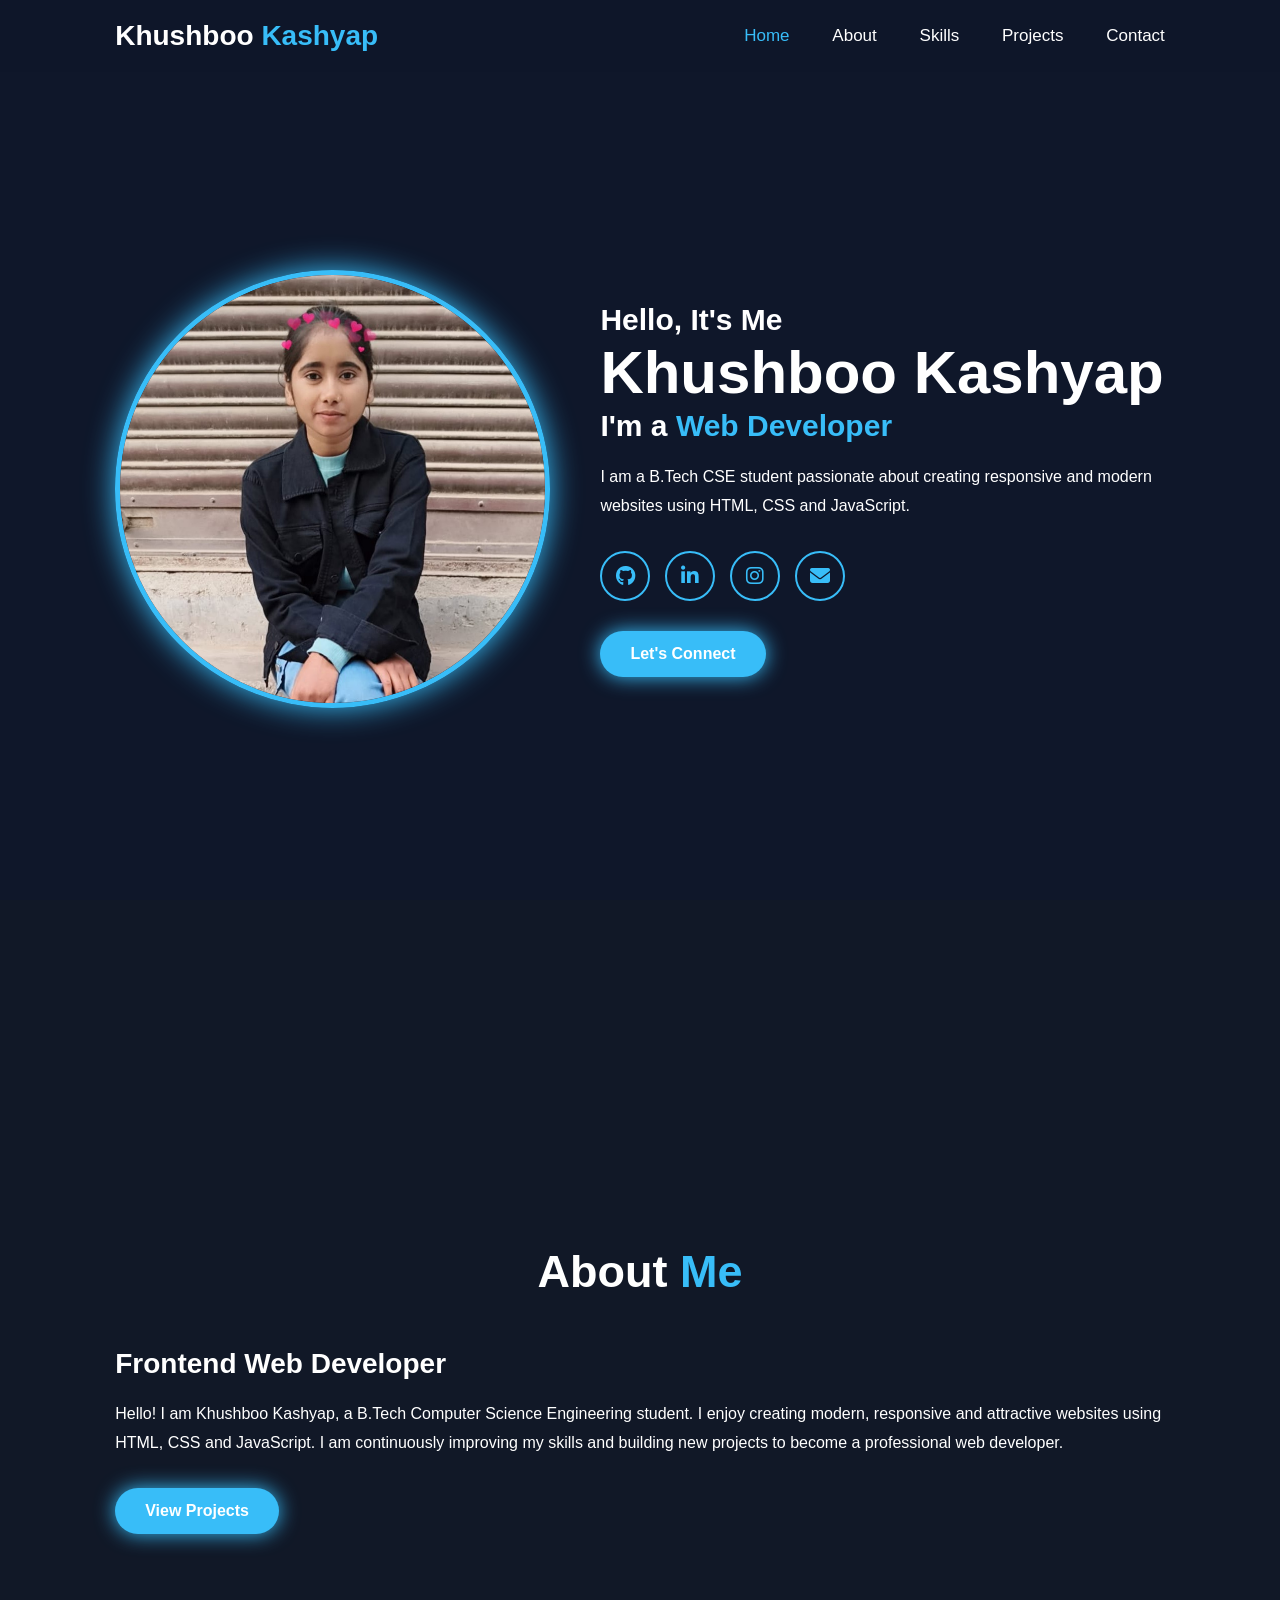
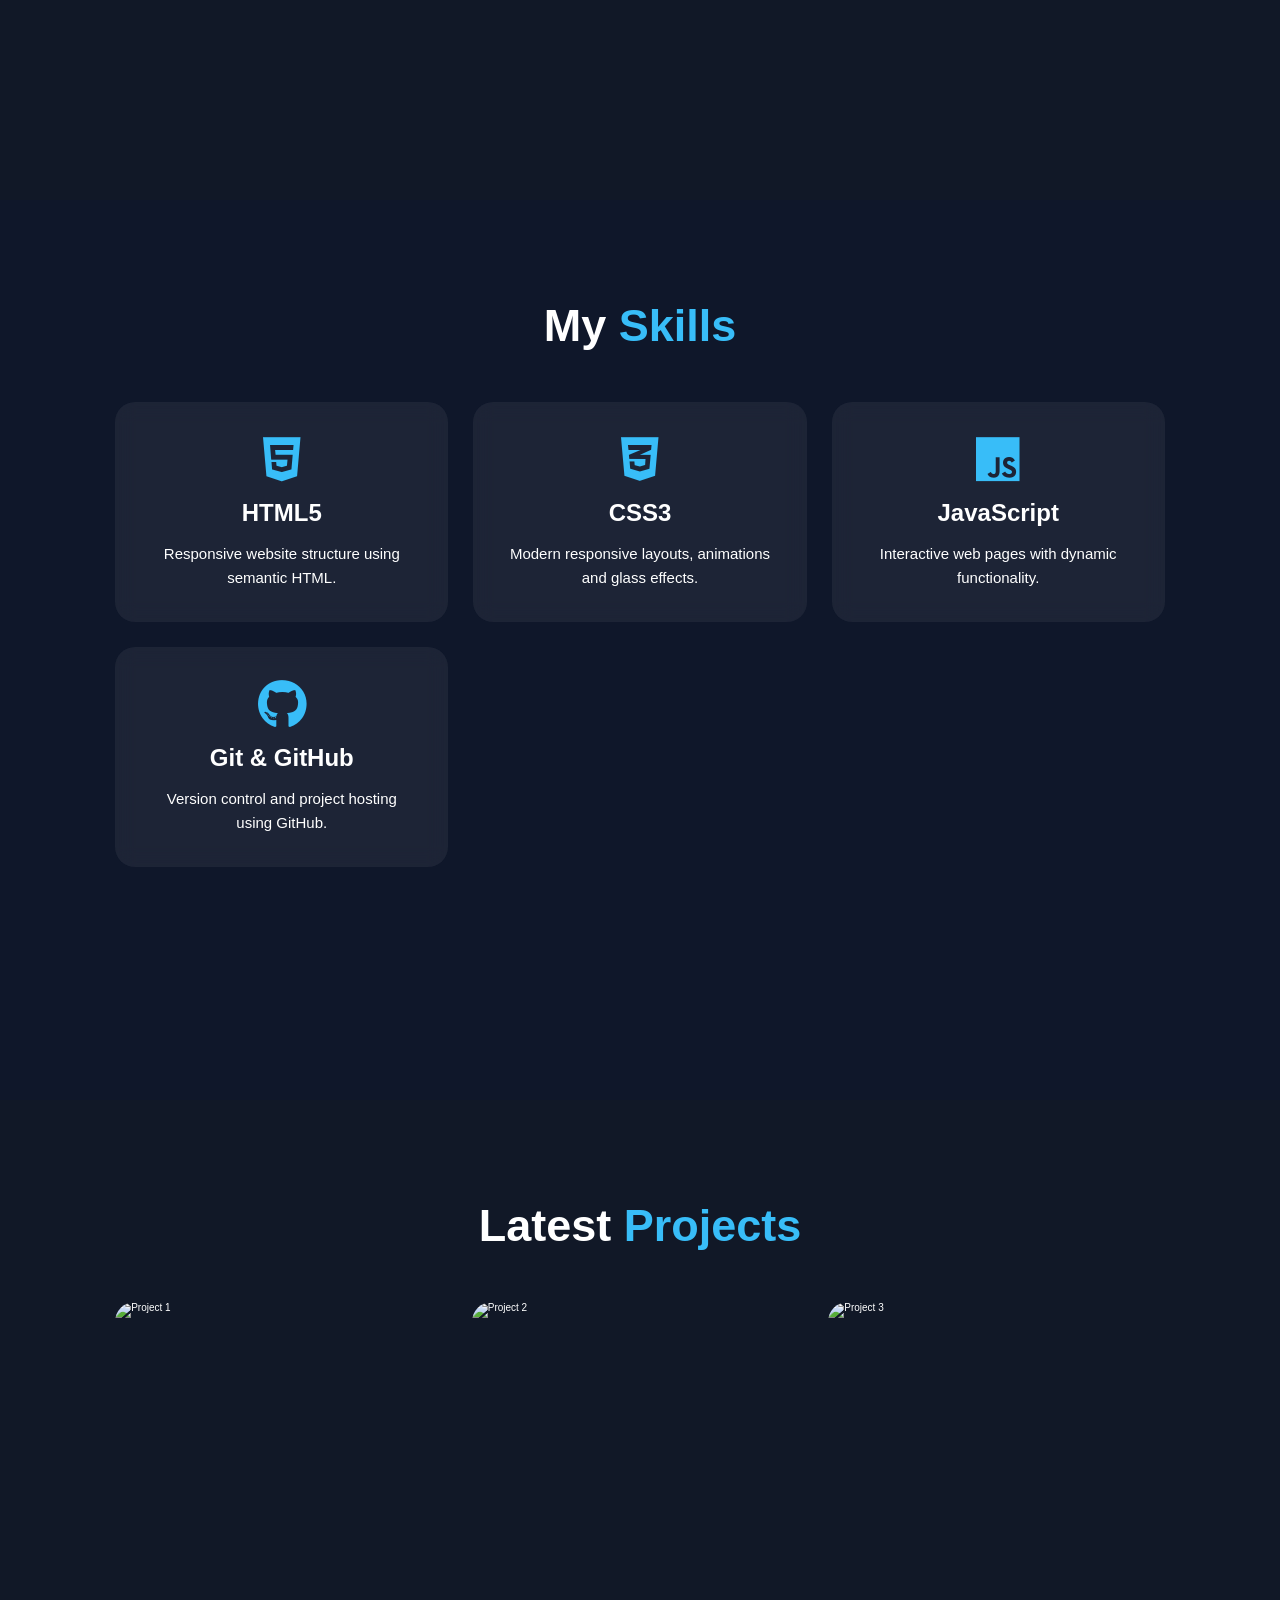
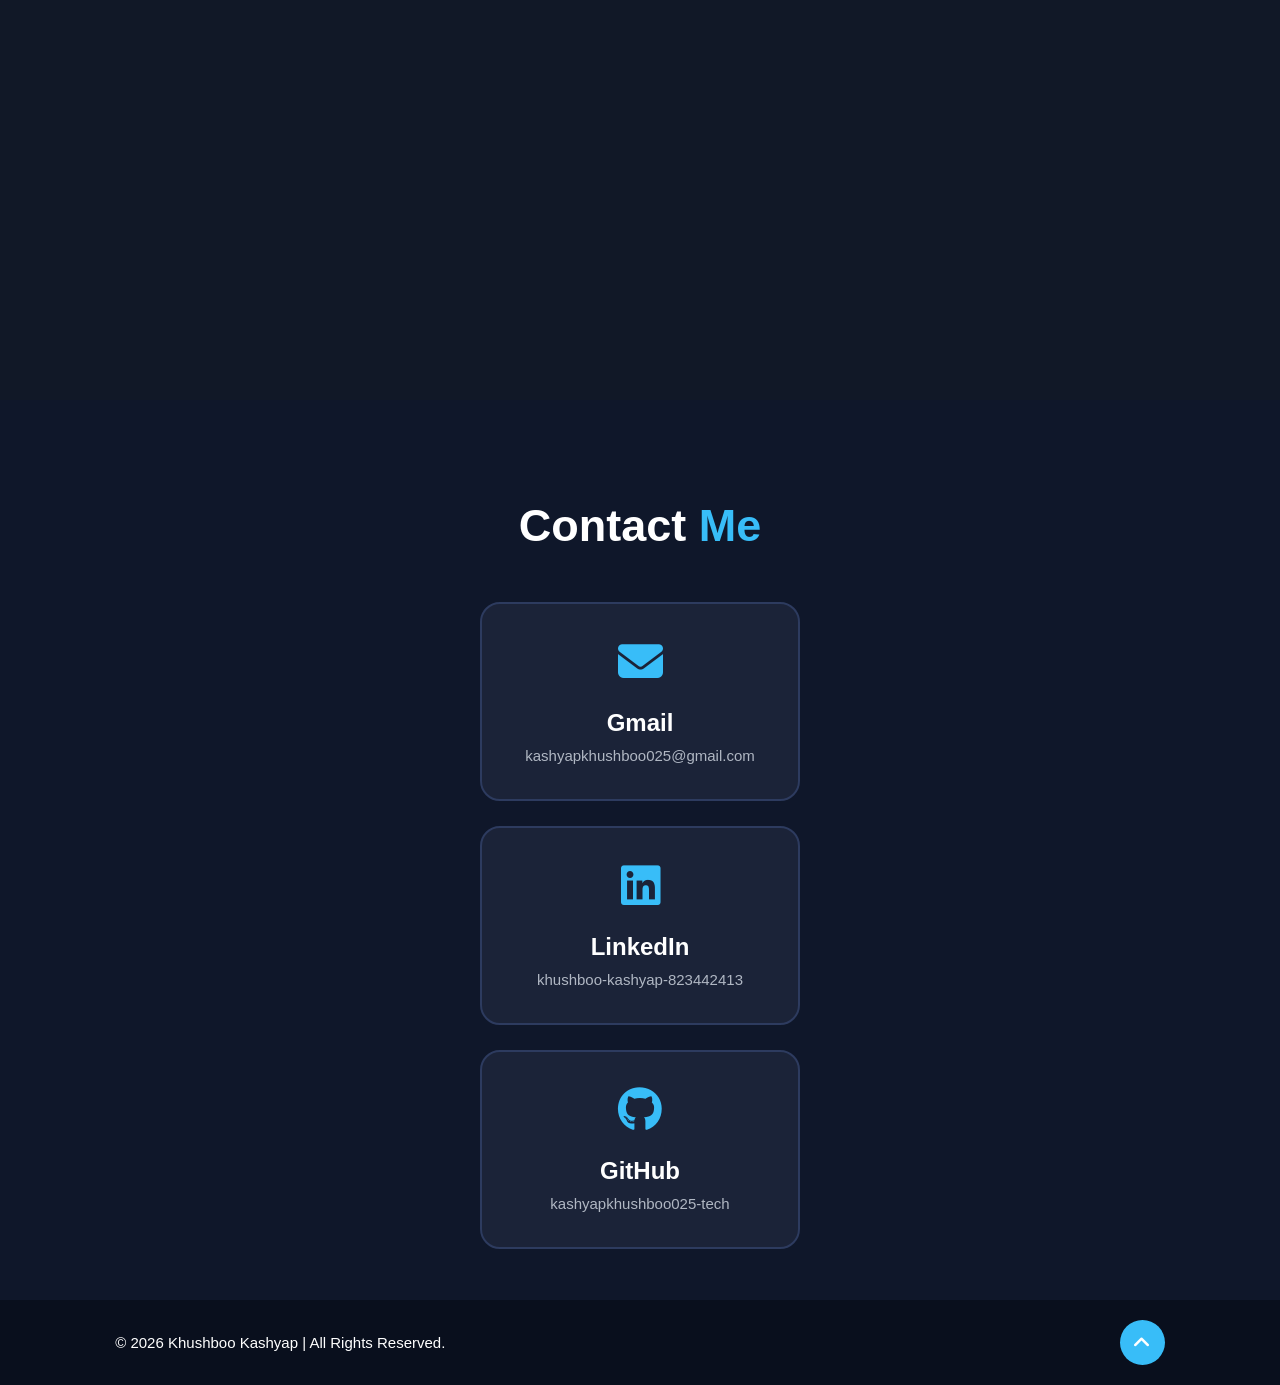
==== commit 667d2485: "Update index.html" ====
--- a/index.html
+++ b/index.html
@@ -73,7 +73,7 @@
 
 </div>
 
-<a href="#" class="btn">
+<a href="#contact" class="btn">
 Let's Connect
 </a>
 </div>
@@ -91,7 +91,7 @@
 Hello! I am Khushboo Kashyap, a B.Tech Computer Science Engineering student. I enjoy creating modern, responsive and attractive websites using HTML, CSS and JavaScript. I am continuously improving my skills and building new projects to become a professional web developer.
 </p>
 
-<a href="#" class="btn">Read More</a>
+<a href="#projects" class="btn">View Projects</a>
 
 </div>
 
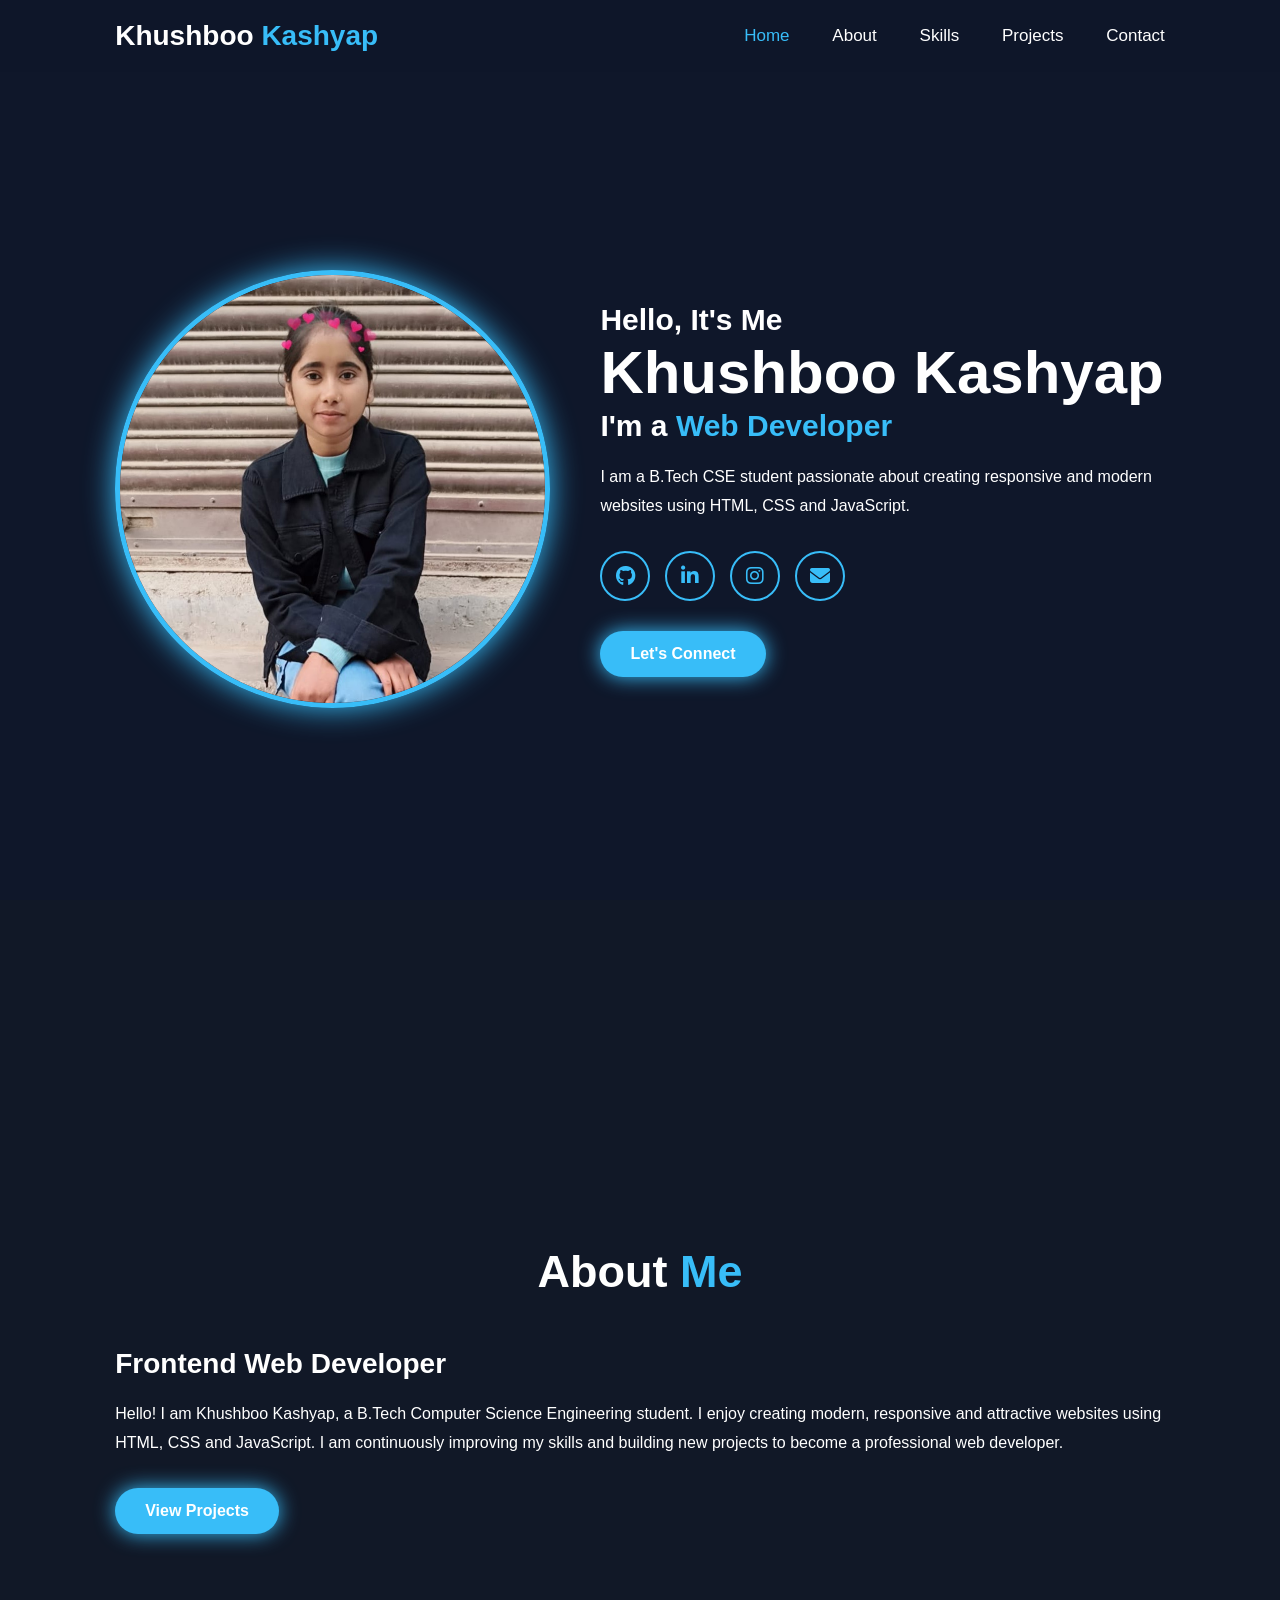
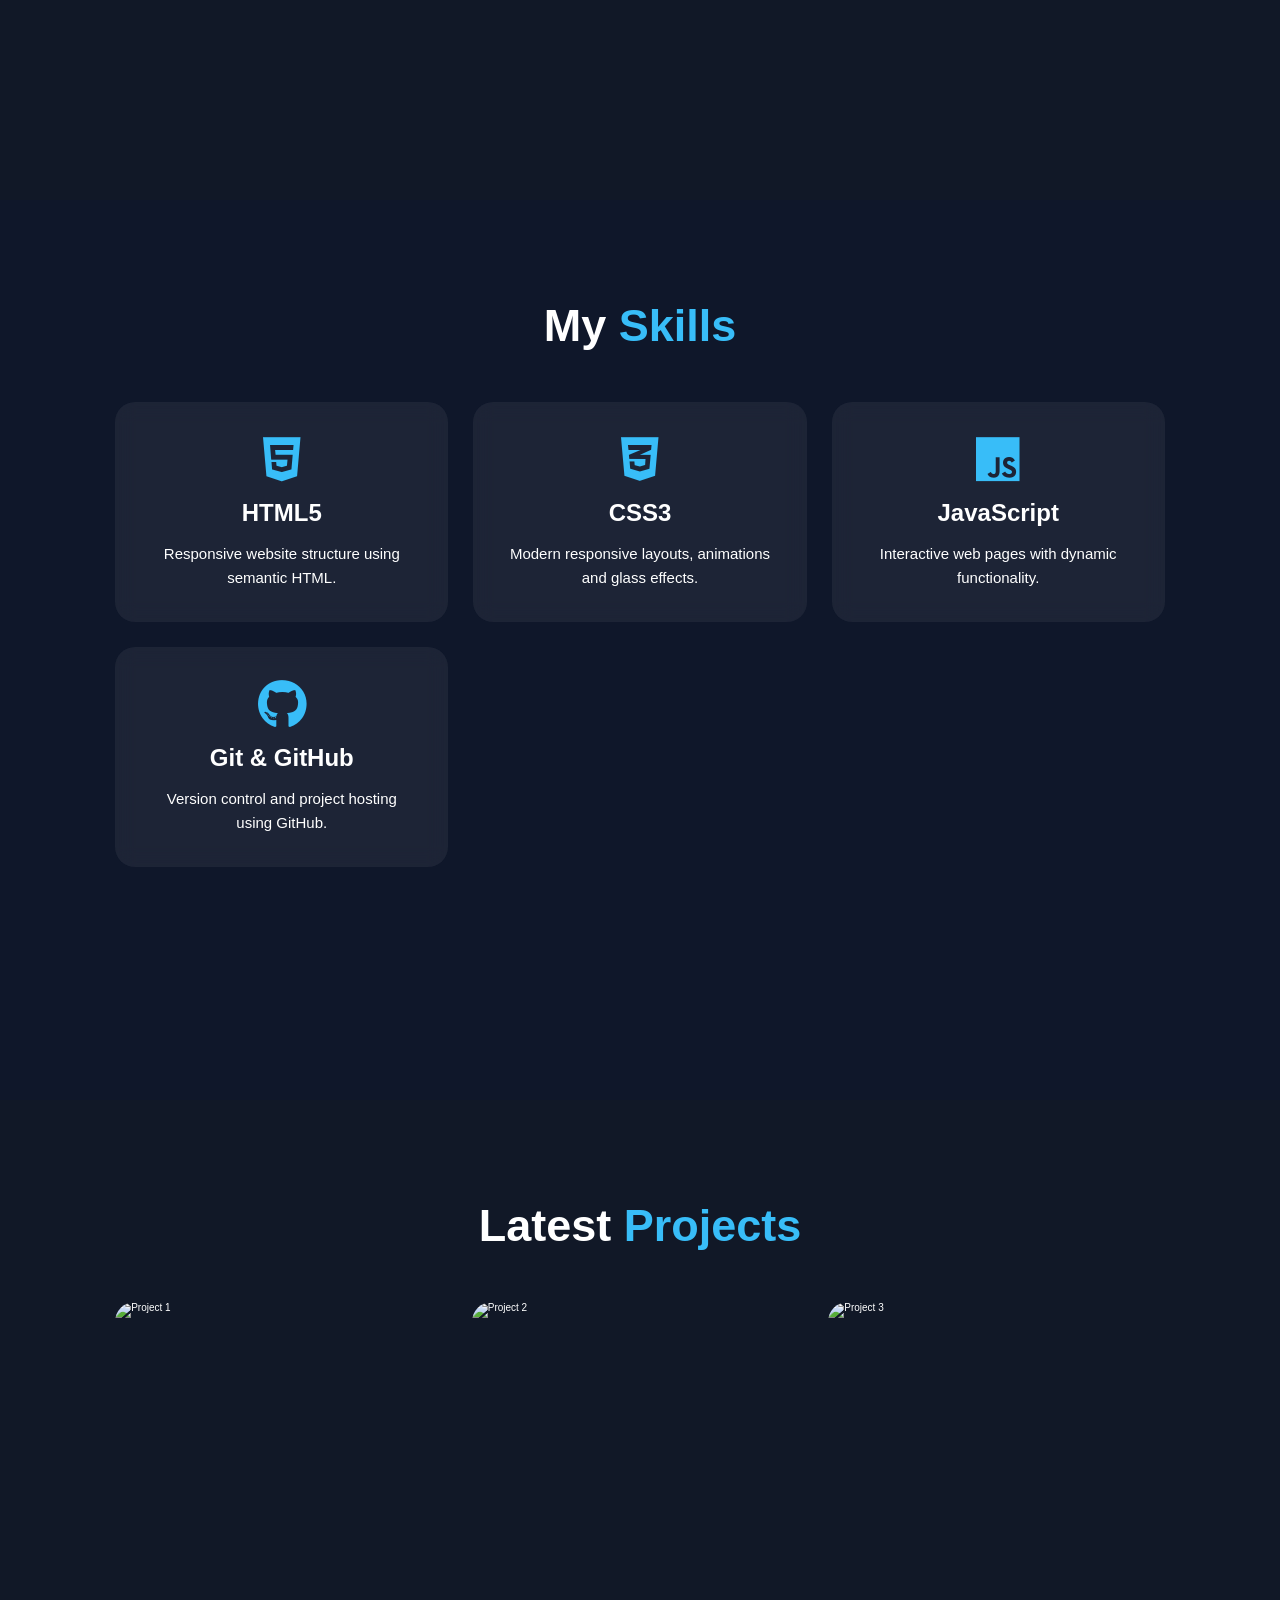
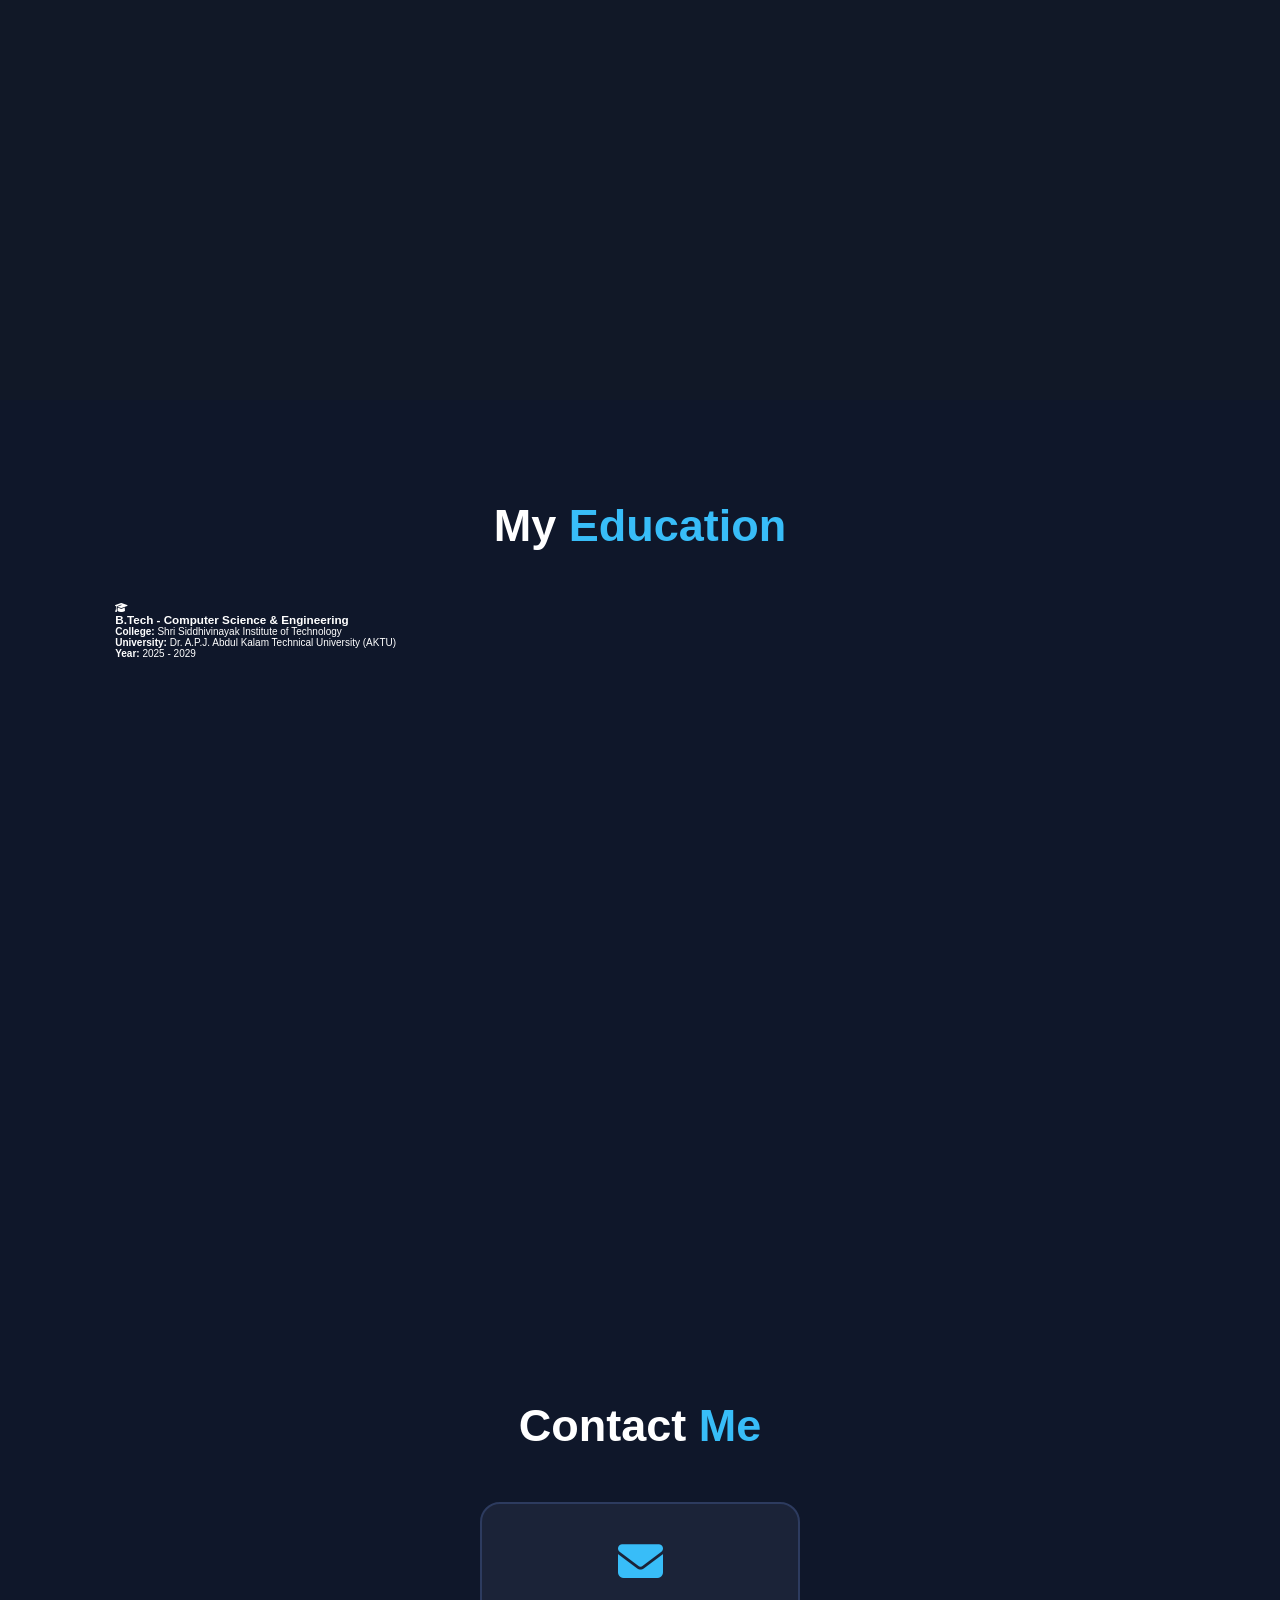
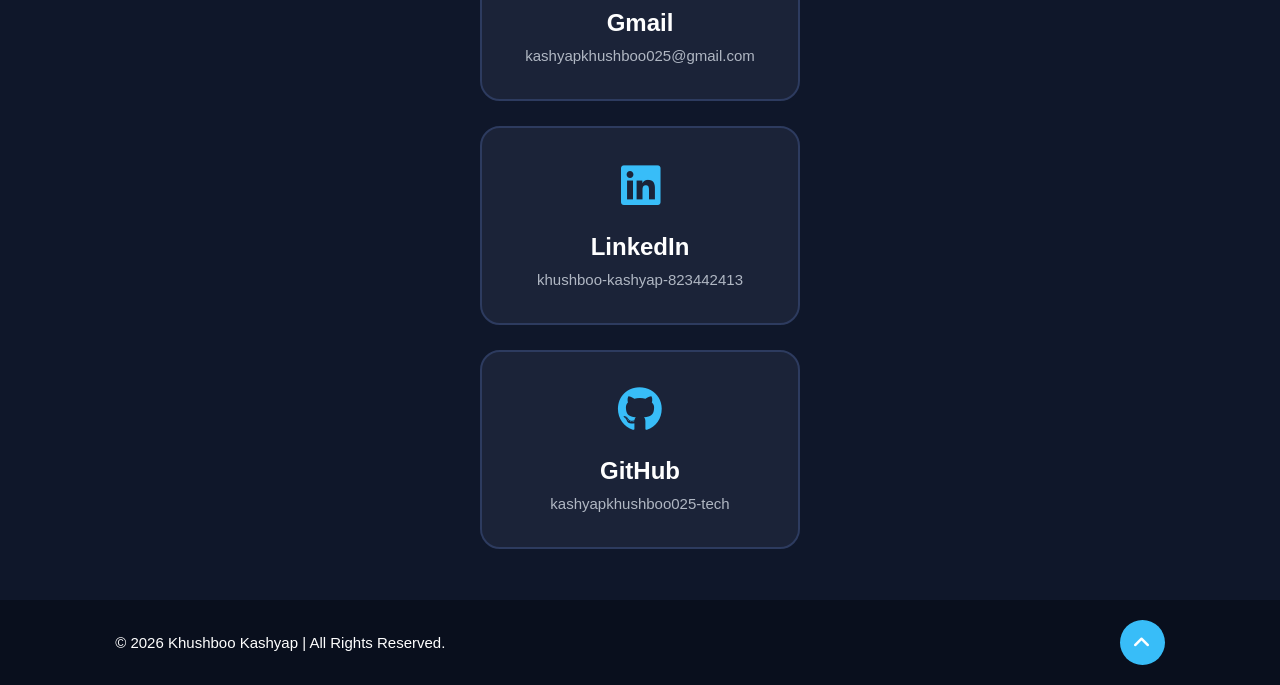
==== commit e8058f48: "Update index.html" ====
--- a/index.html
+++ b/index.html
@@ -180,7 +180,30 @@
 </div>
 
 </section>
-
+<!-- Education Section -->
+
+<section class="education" id="education">
+
+    <h2 class="heading">My <span>Education</span></h2>
+
+    <div class="education-container">
+
+        <div class="education-box">
+            <i class="fa-solid fa-graduation-cap"></i>
+
+            <h3>B.Tech - Computer Science & Engineering</h3>
+
+            <p><strong>College:</strong> Shri Siddhivinayak Institute of Technology</p>
+
+            <p><strong>University:</strong> Dr. A.P.J. Abdul Kalam Technical University (AKTU)</p>
+
+            <p><strong>Year:</strong> 2025 - 2029</p>
+
+        </div>
+
+    </div>
+
+    </section>
 <!-- Contact Section -->
 
 <section class="contact" id="contact">
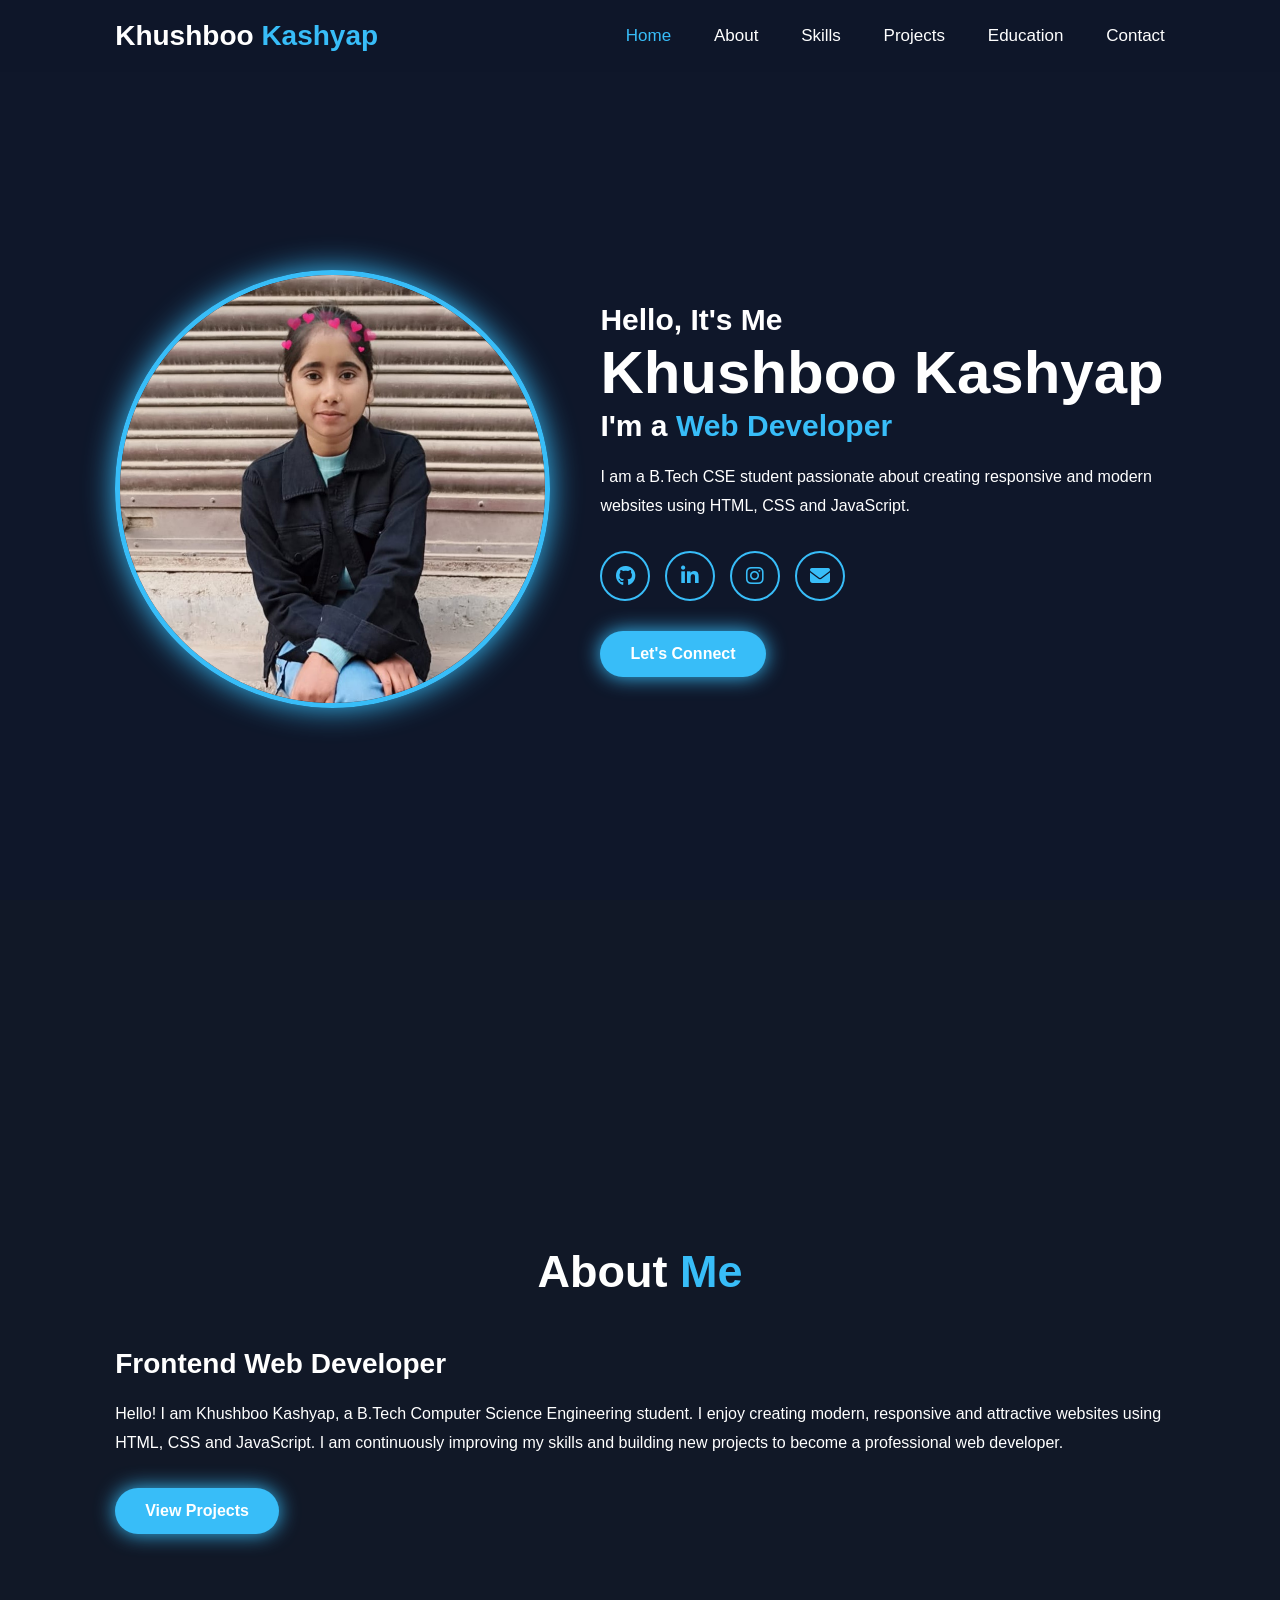
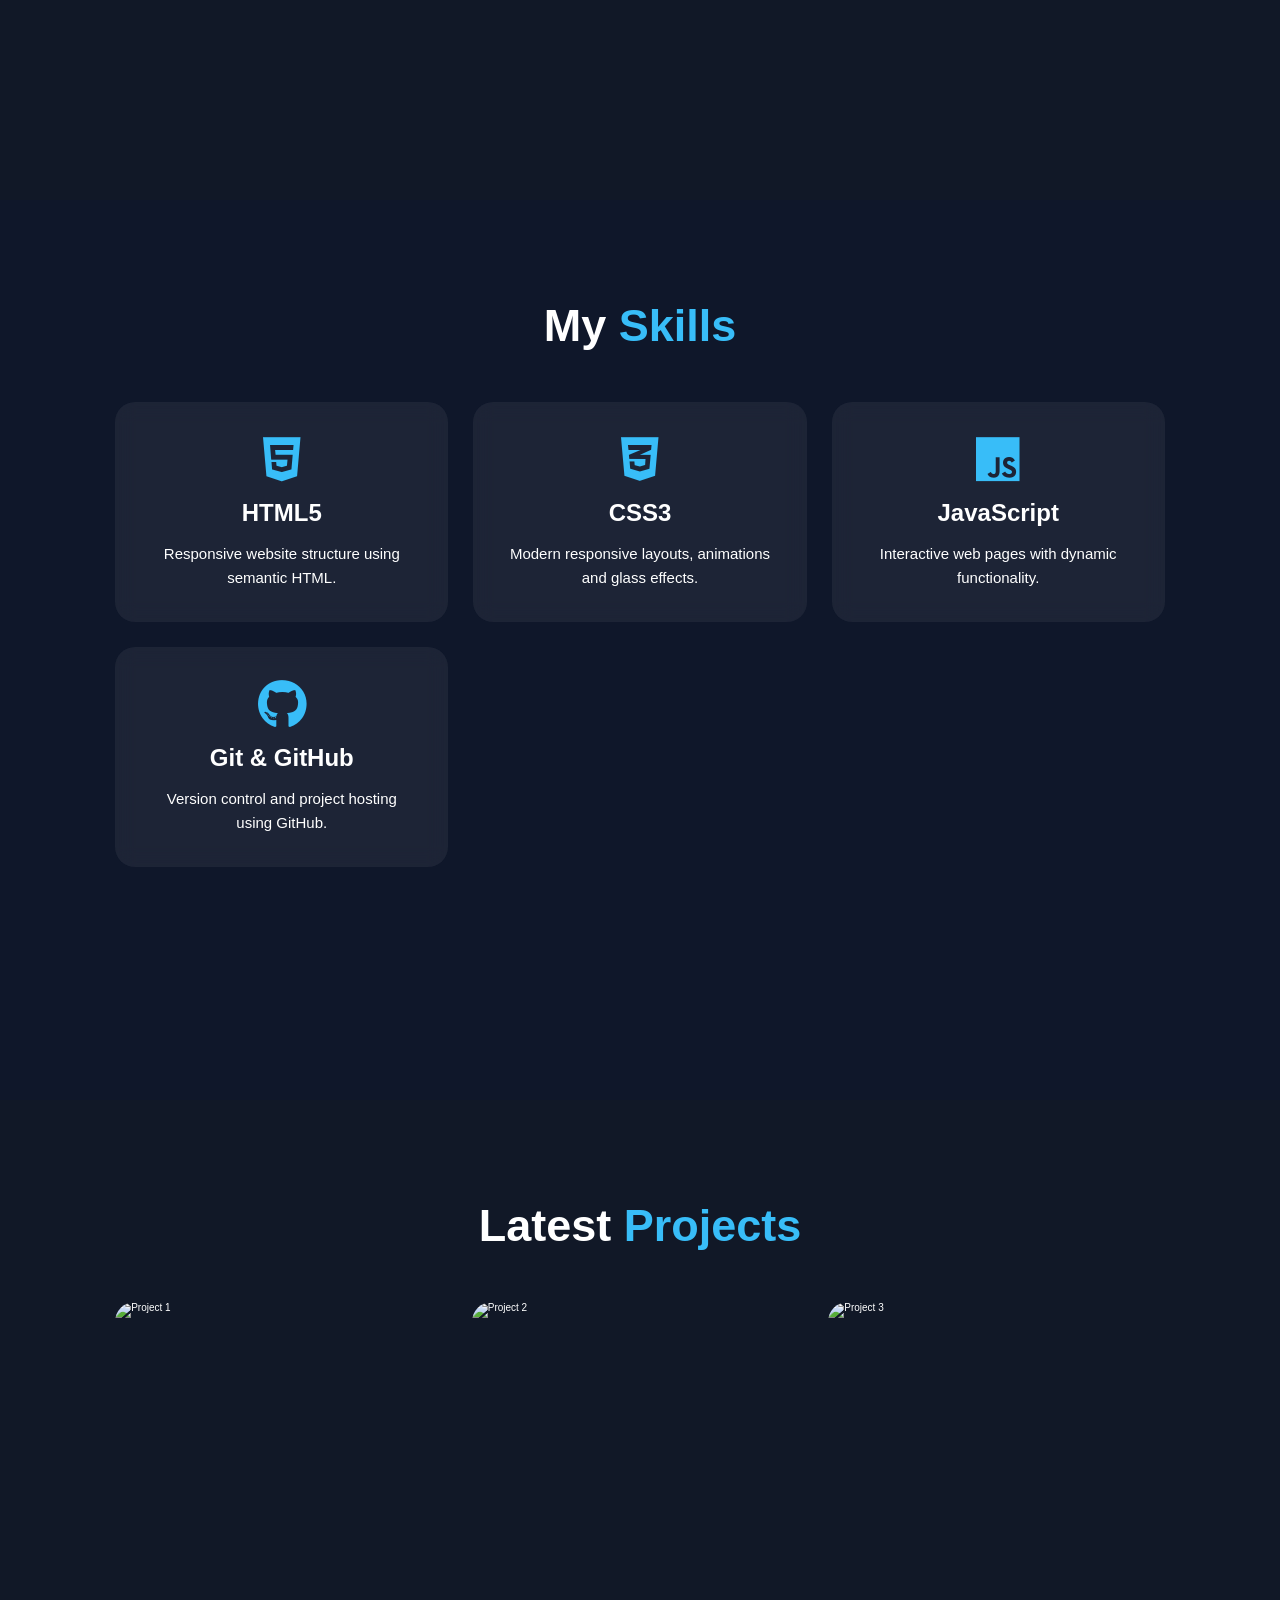
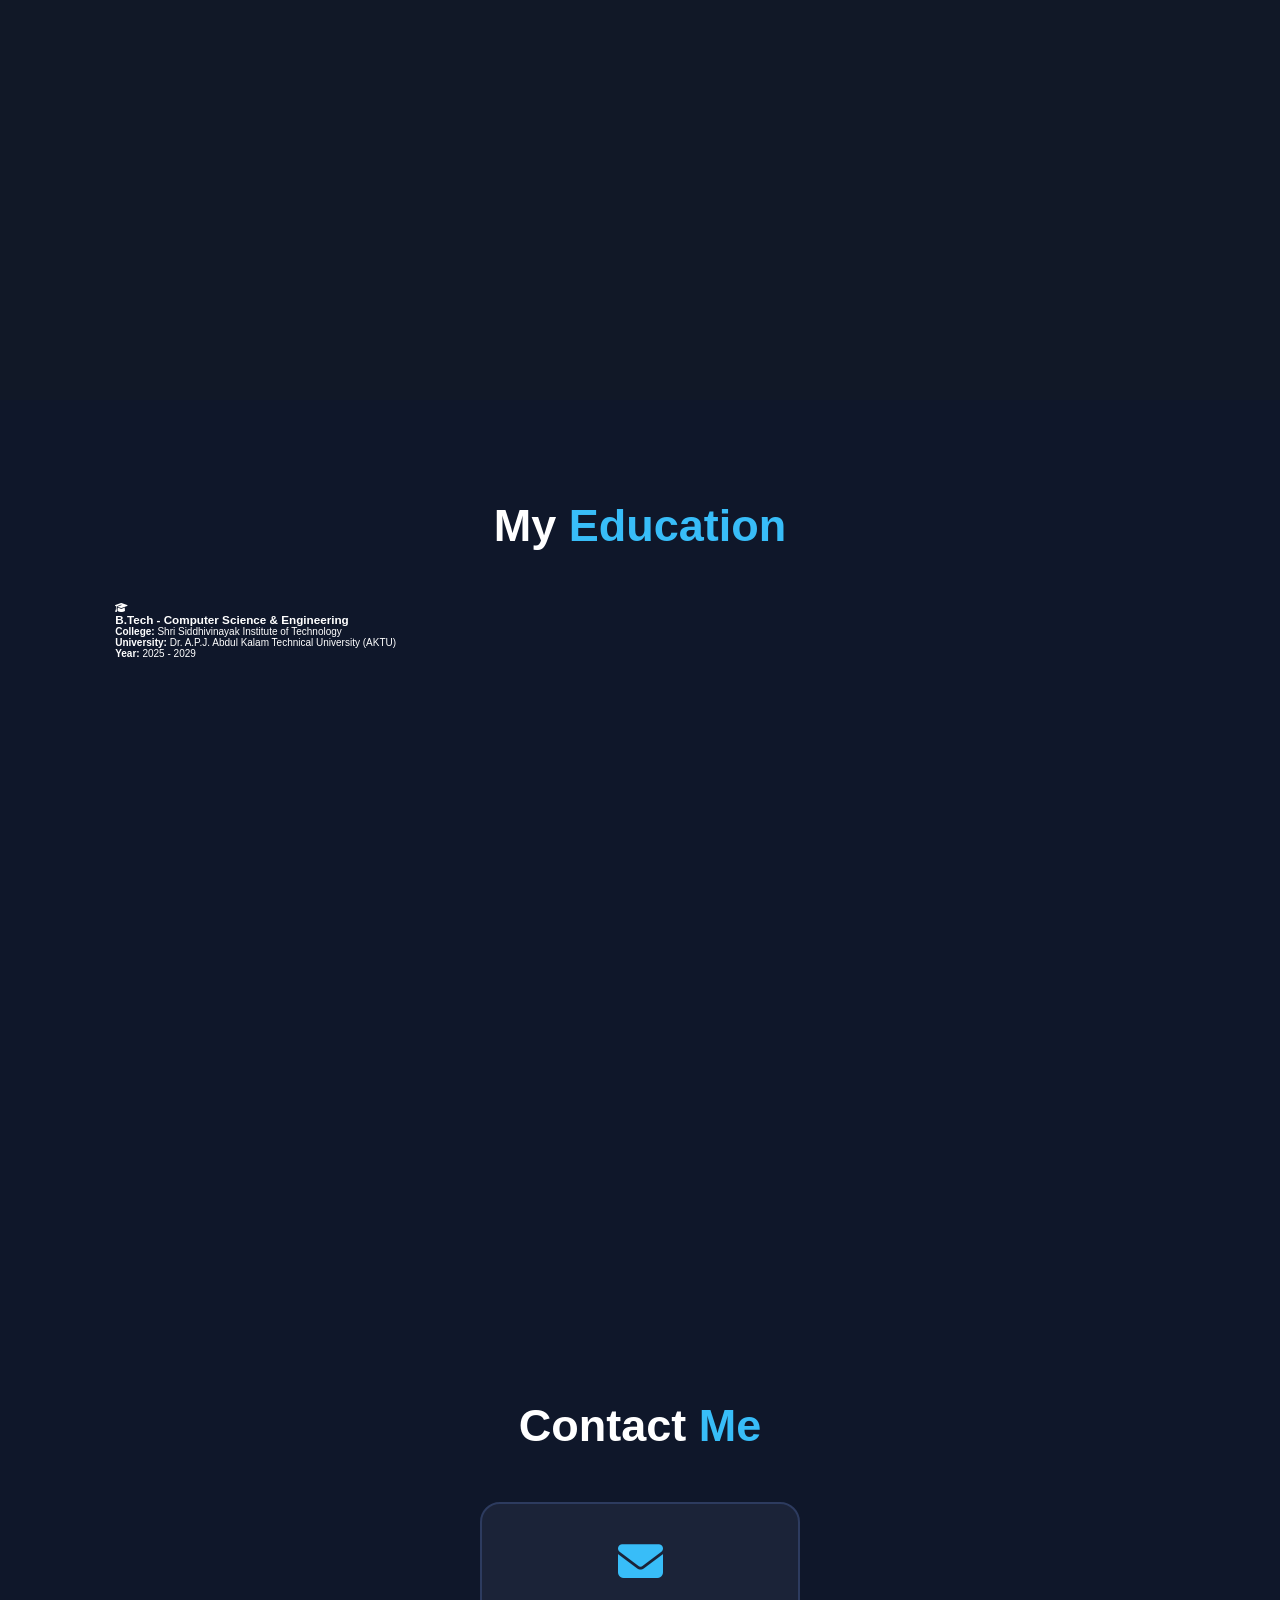
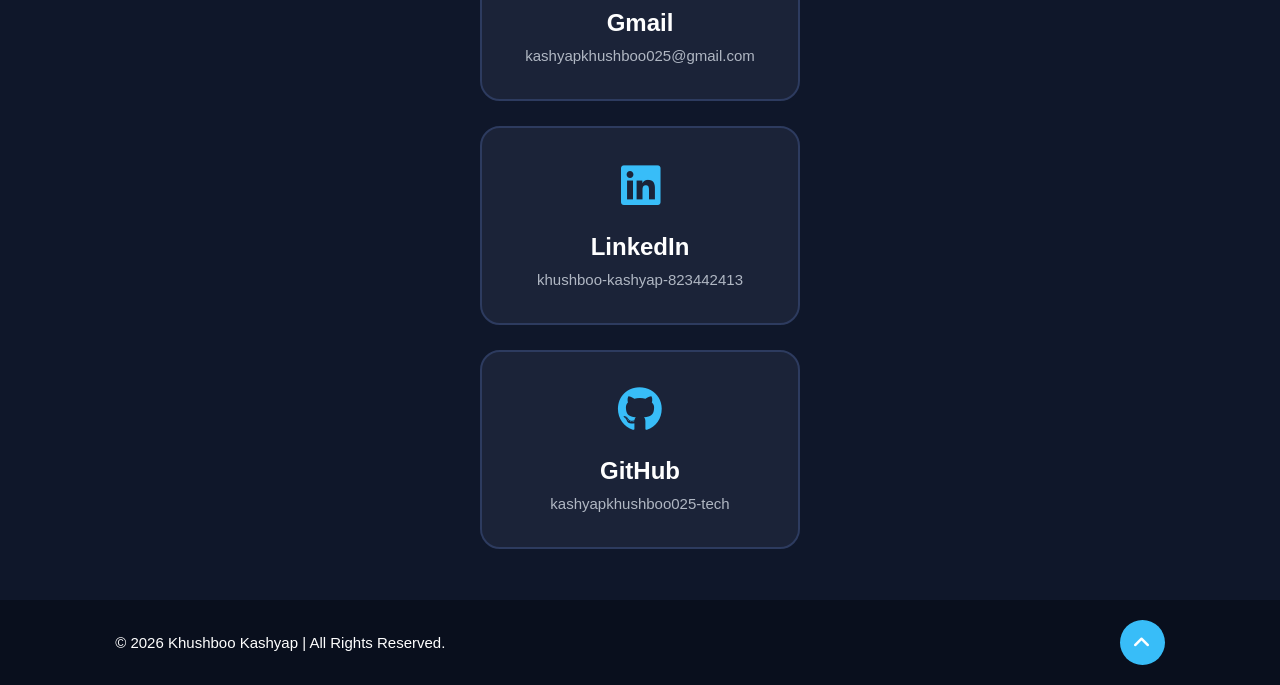
==== commit 4e28a92a: "Update index.html" ====
--- a/index.html
+++ b/index.html
@@ -29,6 +29,7 @@
 <a href="#about">About</a>
 <a href="#skills">Skills</a>
 <a href="#projects">Projects</a>
+    <a href="#education">Education</a>
 <a href="#contact">Contact</a>
 
 </nav>
--- a/style.css
+++ b/style.css
@@ -384,6 +384,7 @@
 display:block;
 }
 
+
 .navbar{
 display:none;
 }
@@ -396,5 +397,47 @@
 .about-img img{
 width:85vw;
 }
-
-    }
+ .education{
+    background: var(--bg-color);
+}
+
+.education-container{
+    display:flex;
+    justify-content:center;
+    align-items:center;
+}
+
+.education-box{
+    max-width:700px;
+    width:100%;
+    background:rgba(255,255,255,.06);
+    border:2px solid transparent;
+    border-radius:20px;
+    padding:3rem;
+    text-align:center;
+    transition:.4s;
+}
+
+.education-box:hover{
+    border-color:var(--main-color);
+    box-shadow:0 0 25px var(--main-color);
+    transform:translateY(-8px);
+}
+
+.education-box i{
+    font-size:5rem;
+    color:var(--main-color);
+    margin-bottom:2rem;
+}
+
+.education-box h3{
+    font-size:2.6rem;
+    margin-bottom:1.5rem;
+}
+
+.education-box p{
+    font-size:1.7rem;
+    line-height:1.8;
+    }   
+
+    
